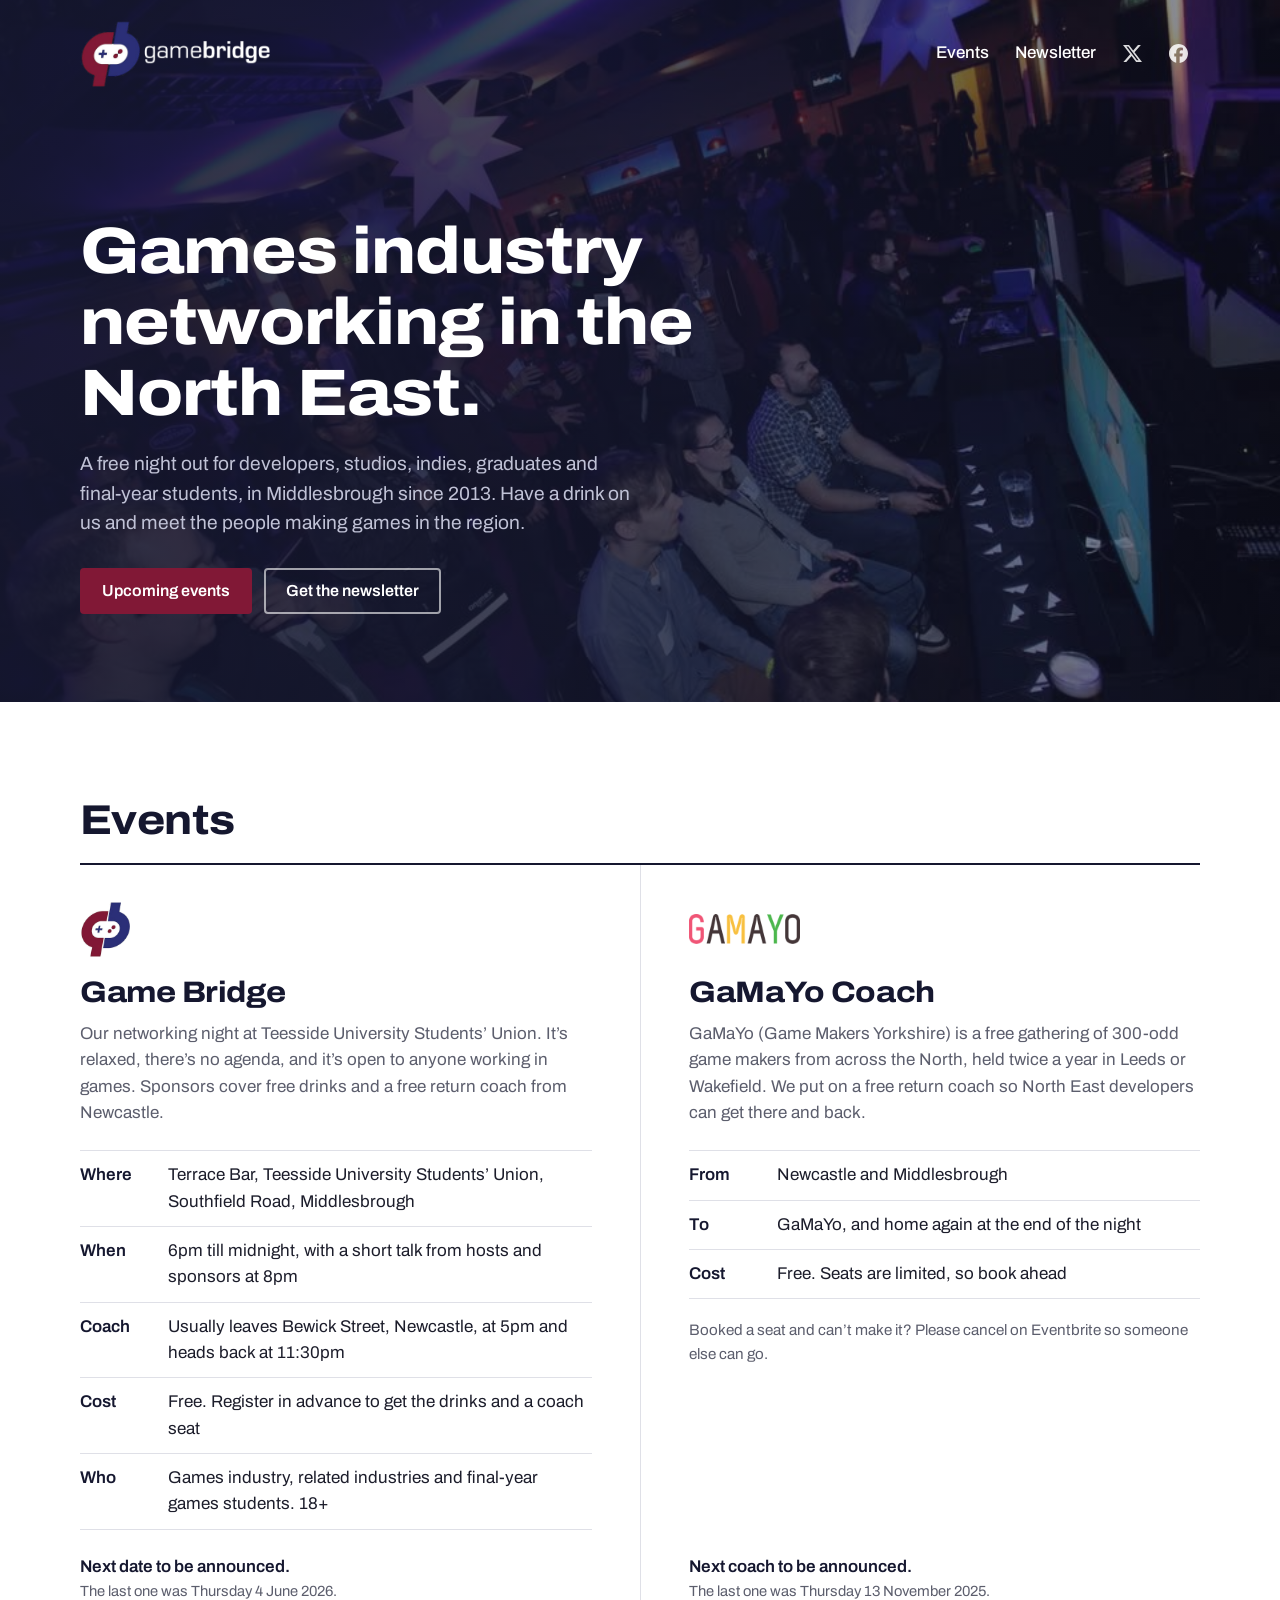
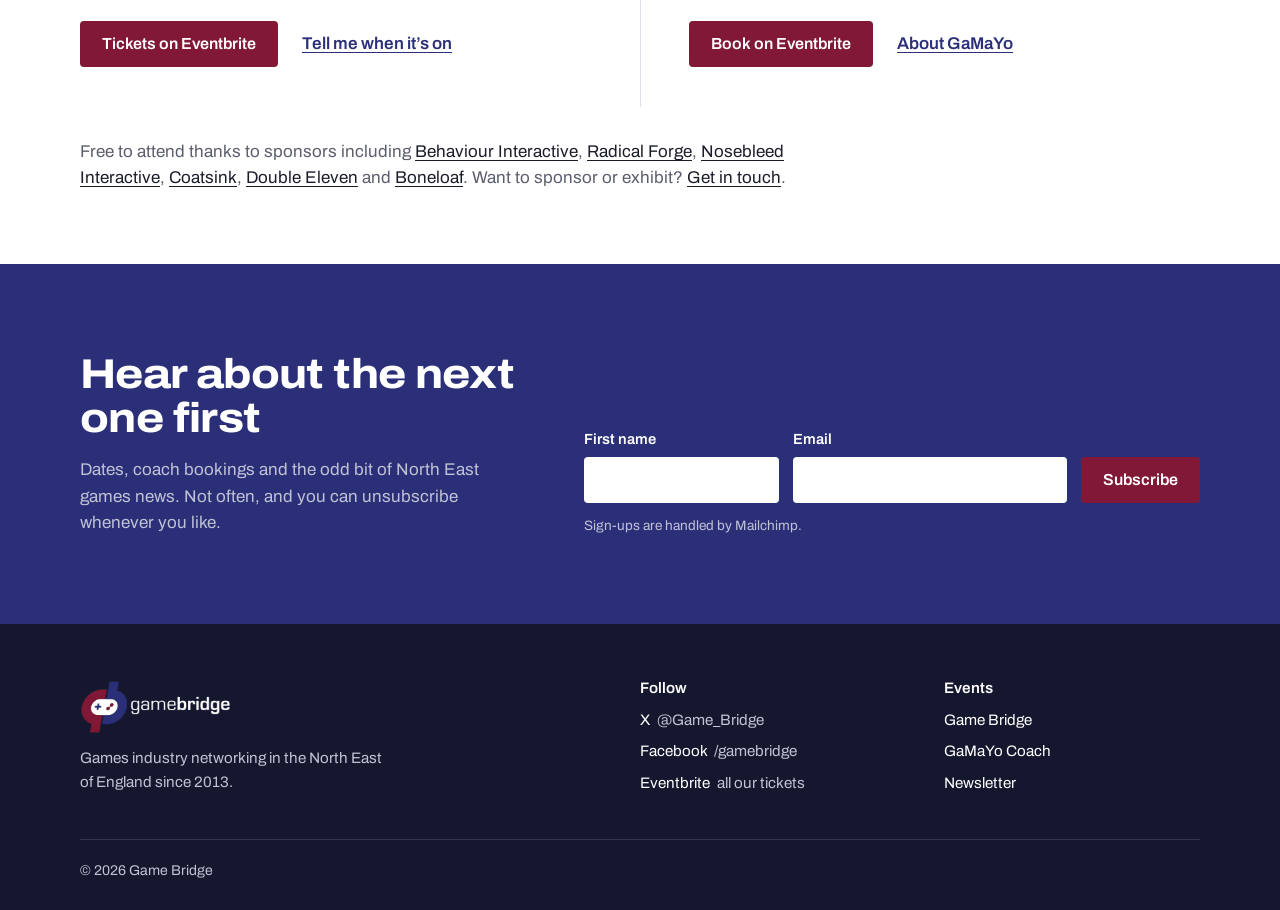
==== index.html @ 29f4d606 "Point link previews at the GitHub Pages URL" ====
<!doctype html>
<html lang="en-GB">
<head>
  <meta charset="utf-8">
  <meta name="viewport" content="width=device-width, initial-scale=1">
  <title>Game Bridge | Games industry networking in the North East</title>
  <meta name="description" content="Game Bridge is a free games industry networking night in Middlesbrough, plus a free coach to GaMaYo. Running in the North East of England since 2013.">
  <meta name="theme-color" content="#15172f">

  <meta property="og:type" content="website">
  <meta property="og:title" content="Game Bridge">
  <meta property="og:description" content="Free games industry networking in the North East of England, since 2013.">
  <meta property="og:url" content="https://olivernealdev.github.io/GameBridgeWebsite/">
  <meta property="og:image" content="https://olivernealdev.github.io/GameBridgeWebsite/assets/img/og-card.jpg">
  <meta name="twitter:card" content="summary_large_image">
  <meta name="twitter:site" content="@Game_Bridge">

  <link rel="icon" type="image/png" href="assets/img/favicon.png">
  <link rel="apple-touch-icon" href="assets/img/apple-touch-icon.png">

  <link rel="preconnect" href="https://fonts.googleapis.com">
  <link rel="preconnect" href="https://fonts.gstatic.com" crossorigin>
  <link href="https://fonts.googleapis.com/css2?family=Archivo:wdth,wght@62..125,400..800&display=swap" rel="stylesheet">
  <link rel="stylesheet" href="styles.css">

  <script type="application/ld+json">
  {
    "@context": "https://schema.org",
    "@type": "Organization",
    "name": "Game Bridge",
    "description": "Games industry networking event and community in the North East of England.",
    "foundingDate": "2013",
    "logo": "assets/img/gb-logo.png",
    "sameAs": ["https://x.com/Game_Bridge", "https://www.facebook.com/gamebridge", "https://www.eventbrite.co.uk/o/game-bridge-4494242007"]
  }
  </script>
</head>
<body>
  <a class="skip" href="#events">Skip to events</a>

  <svg width="0" height="0" style="position:absolute" aria-hidden="true">
    <symbol id="i-x" viewBox="0 0 24 24"><path fill="currentColor" d="M18.9 1.15h3.68l-8.04 9.19L24 22.85h-7.4l-5.8-7.58-6.64 7.58H.47l8.6-9.83L0 1.15h7.6l5.24 6.93zm-1.29 19.5h2.04L6.49 3.24H4.3z"/></symbol>
    <symbol id="i-fb" viewBox="0 0 24 24"><path fill="currentColor" d="M9.1 23.69v-7.98H6.63v-3.67H9.1v-1.58c0-4.09 1.85-5.98 5.86-5.98.4 0 .96.04 1.47.1.38.04.76.11 1.14.2v3.32a8.6 8.6 0 0 0-1.39-.05c-.7 0-1.26.1-1.67.31-.29.15-.52.36-.68.62-.26.42-.38 1-.38 1.75v1.3h3.92l-.67 3.67h-3.25v8.24C19.4 23.24 24 18.18 24 12.04c0-6.62-5.37-12-12-12s-12 5.38-12 12c0 5.63 3.87 10.35 9.1 11.65z"/></symbol>
  </svg>

  <header class="site-header">
    <div class="wrap header-inner">
      <a class="brand" href="#top" aria-label="Game Bridge, back to top">
        <img src="assets/img/gb-logo-white.png" alt="Game Bridge" width="900" height="316">
      </a>
      <nav class="header-nav" aria-label="Main">
        <a class="nav-link" href="#events">Events</a>
        <a class="nav-link" href="#newsletter">Newsletter</a>
        <a class="icon-link" data-social="x" href="https://x.com/Game_Bridge" aria-label="Game Bridge on X"><svg><use href="#i-x"/></svg></a>
        <a class="icon-link" data-social="facebook" href="https://www.facebook.com/gamebridge" aria-label="Game Bridge on Facebook"><svg><use href="#i-fb"/></svg></a>
      </nav>
    </div>
  </header>

  <main id="top">
    <section class="hero" aria-labelledby="hero-title">
      <img class="hero-photo" src="assets/img/game-bridge-night.jpg" alt="" width="960" height="640">
      <div class="wrap hero-inner">
        <h1 id="hero-title">Games industry networking in the North&nbsp;East.</h1>
        <p class="lede">A free night out for developers, studios, indies, graduates and final-year students, in Middlesbrough since 2013. Have a drink on us and meet the people making games in the region.</p>
        <div class="hero-actions">
          <a class="btn btn-primary" href="#events">Upcoming events</a>
          <a class="btn btn-outline-light" href="#newsletter">Get the newsletter</a>
        </div>
      </div>
    </section>

    <section class="events" id="events" aria-labelledby="events-title">
      <div class="wrap">
        <h2 id="events-title">Events</h2>

        <div class="event-grid">
          <article class="event" data-event="gameBridge">
            <img class="event-logo event-logo-gb" src="assets/img/gb-mark.png" alt="" width="288" height="320">
            <h3>Game Bridge</h3>
            <p class="event-summary">Our networking night at Teesside University Students&rsquo; Union. It&rsquo;s relaxed, there&rsquo;s no agenda, and it&rsquo;s open to anyone working in games. Sponsors cover free drinks and a free return coach from Newcastle.</p>
            <dl class="details">
              <div><dt>Where</dt><dd>Terrace Bar, Teesside University Students&rsquo; Union, Southfield Road, Middlesbrough</dd></div>
              <div><dt>When</dt><dd>6pm till midnight, with a short talk from hosts and sponsors at 8pm</dd></div>
              <div><dt>Coach</dt><dd>Usually leaves Bewick Street, Newcastle, at 5pm and heads back at 11:30pm</dd></div>
              <div><dt>Cost</dt><dd>Free. Register in advance to get the drinks and a coach seat</dd></div>
              <div><dt>Who</dt><dd>Games industry, related industries and final-year games students. 18+</dd></div>
            </dl>
            <p class="event-status" data-status>Next date to be announced.</p>
            <div class="event-actions">
              <a class="btn btn-primary" data-tickets href="https://www.eventbrite.co.uk/o/game-bridge-4494242007"><span data-tickets-label>Tickets on Eventbrite</span></a>
              <a class="text-link" href="#newsletter">Tell me when it&rsquo;s on</a>
            </div>
          </article>

          <article class="event" data-event="gamayoCoach">
            <img class="event-logo event-logo-gamayo" src="assets/img/gamayo-logo.png" alt="" width="296" height="80">
            <h3>GaMaYo Coach</h3>
            <p class="event-summary">GaMaYo (Game Makers Yorkshire) is a free gathering of 300-odd game makers from across the North, held twice a year in Leeds or Wakefield. We put on a free return coach so North East developers can get there and back.</p>
            <dl class="details">
              <div><dt>From</dt><dd>Newcastle and Middlesbrough</dd></div>
              <div><dt>To</dt><dd>GaMaYo, and home again at the end of the night</dd></div>
              <div><dt>Cost</dt><dd>Free. Seats are limited, so book ahead</dd></div>
            </dl>
            <p class="event-aside">Booked a seat and can&rsquo;t make it? Please cancel on Eventbrite so someone else can go.</p>
            <p class="event-status" data-status>Next coach to be announced.</p>
            <div class="event-actions">
              <a class="btn btn-primary" data-tickets href="https://www.eventbrite.co.uk/o/game-bridge-4494242007"><span data-tickets-label>Book on Eventbrite</span></a>
              <a class="text-link" href="https://gamayo.co.uk/" rel="noopener">About GaMaYo</a>
            </div>
          </article>
        </div>

        <p class="sponsors" data-sponsors-wrap>
          Free to attend thanks to sponsors including <span data-sponsors></span>.
          Want to sponsor or exhibit? <a data-contact href="https://www.facebook.com/gamebridge">Get in touch</a>.
        </p>
      </div>
    </section>

    <section class="newsletter" id="newsletter" aria-labelledby="newsletter-title">
      <div class="wrap newsletter-inner">
        <div class="newsletter-copy">
          <h2 id="newsletter-title">Hear about the next one first</h2>
          <p>Dates, coach bookings and the odd bit of North East games news. Not often, and you can unsubscribe whenever you like.</p>
        </div>
        <form class="signup" data-signup novalidate>
          <div class="signup-row">
            <div class="field field-name">
              <label for="fname">First name</label>
              <input id="fname" name="FNAME" type="text" autocomplete="given-name">
            </div>
            <div class="field field-email">
              <label for="email">Email</label>
              <input id="email" name="EMAIL" type="email" autocomplete="email" required aria-describedby="email-error">
            </div>
            <button class="btn btn-primary" type="submit">Subscribe</button>
          </div>
          <p class="field-error" id="email-error" hidden></p>
          <!-- Mailchimp bot trap: real people never fill this in -->
          <div class="hp" aria-hidden="true"><input type="text" name="hp" tabindex="-1" autocomplete="off"></div>
          <p class="form-message" data-form-message role="status" hidden></p>
          <p class="fine-print">Sign-ups are handled by Mailchimp.</p>
        </form>
      </div>
    </section>
  </main>

  <footer class="site-footer">
    <div class="wrap footer-inner">
      <div class="footer-about">
        <img class="footer-logo" src="assets/img/gb-logo-white.png" alt="Game Bridge" width="900" height="316" loading="lazy">
        <p>Games industry networking in the North East of England since 2013.</p>
      </div>
      <nav class="footer-col" aria-label="Follow Game Bridge">
        <h2>Follow</h2>
        <ul>
          <li><a data-social="x" href="https://x.com/Game_Bridge">X <span>@Game_Bridge</span></a></li>
          <li><a data-social="facebook" href="https://www.facebook.com/gamebridge">Facebook <span>/gamebridge</span></a></li>
          <li><a data-social="eventbrite" href="https://www.eventbrite.co.uk/o/game-bridge-4494242007">Eventbrite <span>all our tickets</span></a></li>
        </ul>
      </nav>
      <nav class="footer-col" aria-label="Events">
        <h2>Events</h2>
        <ul>
          <li><a href="#events">Game Bridge</a></li>
          <li><a href="#events">GaMaYo Coach</a></li>
          <li><a href="#newsletter">Newsletter</a></li>
        </ul>
      </nav>
    </div>
    <div class="wrap">
      <p class="copyright">&copy; <span data-year>2026</span> Game Bridge</p>
    </div>
  </footer>

  <script src="site-config.js"></script>
  <script src="script.js"></script>
</body>
</html>
---- styles.css ----
/* Game Bridge. Every colour and size decision is a custom property here. */
:root {
  /* Brand, sampled from the Game Bridge mark */
  --navy: #2b2f78;
  --berry: #811836;

  --ink: #15172f;
  --berry-dark: #66112a;
  --bg: #ffffff;
  --bg-alt: #f4f4f7;
  --text: #1c1d2b;
  --muted: #5c5e6d;
  --line: #dfe0e7;
  --on-dark: #ffffff;
  --on-dark-muted: #c0c2d6;

  --font: "Archivo", "Helvetica Neue", Arial, sans-serif;
  --display-width: 112%;     /* Archivo's width axis: headings set a touch wide */

  --wrap: 1120px;
  --gutter: 16px;
  --radius: 4px;
}

@media (min-width: 720px) {
  :root { --gutter: 32px; }
}

*, *::before, *::after { box-sizing: border-box; }

html { -webkit-text-size-adjust: 100%; }
@media (prefers-reduced-motion: no-preference) {
  html { scroll-behavior: smooth; }
}

body {
  margin: 0;
  background: var(--bg);
  color: var(--text);
  font-family: var(--font);
  font-size: 1.0625rem;
  line-height: 1.55;
  -webkit-font-smoothing: antialiased;
}

img { max-width: 100%; height: auto; display: block; }
svg { width: 1em; height: 1em; flex: none; }
a { color: inherit; }

h1, h2, h3 {
  font-stretch: var(--display-width);
  font-weight: 750;
  line-height: 1.08;
  letter-spacing: -0.015em;
  margin: 0;
}

.wrap {
  width: 100%;
  max-width: calc(var(--wrap) + var(--gutter) * 2);
  margin: 0 auto;
  padding: 0 var(--gutter);
}

.skip {
  position: absolute;
  left: 8px;
  top: -100px;
  z-index: 10;
  background: var(--bg);
  color: var(--text);
  padding: 10px 14px;
}
.skip:focus { top: 8px; }

:focus-visible {
  outline: 2px solid currentColor;
  outline-offset: 3px;
}

/* ---------- Buttons and links ---------- */

.btn {
  display: inline-flex;
  align-items: center;
  justify-content: center;
  min-height: 46px;
  padding: 0 20px;
  border: 2px solid transparent;
  border-radius: var(--radius);
  font: 600 1rem/1 var(--font);
  text-decoration: none;
  cursor: pointer;
  transition: background-color 0.15s, border-color 0.15s, color 0.15s;
}

.btn-primary { background: var(--berry); color: #fff; }
.btn-primary:hover { background: var(--berry-dark); }

.btn-outline-light { color: var(--on-dark); border-color: rgb(255 255 255 / 60%); }
.btn-outline-light:hover { border-color: #fff; background: rgb(255 255 255 / 10%); }

.text-link {
  font-weight: 600;
  color: var(--navy);
  text-underline-offset: 3px;
  text-decoration-thickness: 1px;
}
.text-link:hover { text-decoration-thickness: 2px; }

/* ---------- Header ---------- */

.site-header {
  position: absolute;
  inset: 0 0 auto;
  z-index: 5;
  padding: 20px 0;
}
.header-inner {
  display: flex;
  align-items: center;
  justify-content: space-between;
  gap: 16px;
}
.brand img { width: 160px; }
@media (min-width: 720px) { .brand img { width: 190px; } }

.header-nav { display: flex; align-items: center; gap: 2px; }
.nav-link {
  display: none;
  color: var(--on-dark);
  text-decoration: none;
  font-weight: 500;
  padding: 10px 12px;
}
.nav-link:hover { text-decoration: underline; text-underline-offset: 4px; }
@media (min-width: 640px) { .nav-link { display: inline-block; } }

.icon-link {
  display: grid;
  place-items: center;
  width: 44px;
  height: 44px;
  color: var(--on-dark);
  opacity: 0.85;
}
.icon-link:hover { opacity: 1; }
.icon-link svg { width: 19px; height: 19px; }

/* ---------- Hero ---------- */

.hero {
  position: relative;
  isolation: isolate;
  background: var(--ink);
  color: var(--on-dark);
  padding: 132px 0 56px;
}
@media (min-width: 720px) {
  .hero { padding: 180px 0 88px; min-height: min(78vh, 760px); display: flex; align-items: flex-end; }
}

.hero-photo {
  position: absolute;
  inset: 0;
  z-index: -2;
  width: 100%;
  height: 100%;
  object-fit: cover;
  object-position: 60% 45%;
}
.hero::before {
  content: "";
  position: absolute;
  inset: 0;
  z-index: -1;
  background: linear-gradient(90deg, rgb(21 23 47 / 92%) 0%, rgb(21 23 47 / 78%) 50%, rgb(21 23 47 / 45%) 100%);
}
@media (max-width: 719px) {
  .hero::before { background: rgb(21 23 47 / 84%); }
}

.hero h1 {
  font-size: clamp(2.25rem, 6.2vw, 4.1rem);
  font-weight: 800;
  max-width: 15ch;
}

.lede {
  max-width: 50ch;
  margin: 20px 0 0;
  font-size: clamp(1.06rem, 1.5vw, 1.2rem);
  color: var(--on-dark-muted);
}

.hero-actions {
  display: flex;
  flex-wrap: wrap;
  gap: 12px;
  margin-top: 30px;
}

/* ---------- Events ---------- */

.events { padding: 64px 0 56px; }
@media (min-width: 720px) { .events { padding: 96px 0 72px; } }

.events > .wrap > h2 {
  font-size: clamp(1.9rem, 4vw, 2.6rem);
  color: var(--ink);
  padding-bottom: 20px;
  border-bottom: 2px solid var(--ink);
}

.event-grid { display: grid; }
@media (min-width: 880px) {
  .event-grid { grid-template-columns: 1fr 1fr; }
  .event + .event { border-left: 1px solid var(--line); }
  .event:first-child { padding-right: 48px; }
  .event + .event { padding-left: 48px; }
}

.event {
  display: flex;
  flex-direction: column;
  padding: 36px 0 40px;
}
@media (max-width: 879px) {
  .event + .event { border-top: 1px solid var(--line); }
}

.event-logo { align-self: flex-start; margin-bottom: 20px; }
.event-logo-gb { height: 56px; width: auto; }
.event-logo-gamayo { height: 30px; width: auto; margin: 13px 0 33px; }

.event h3 { font-size: 1.85rem; color: var(--ink); margin-bottom: 12px; }
.event-summary { margin: 0 0 24px; color: var(--muted); max-width: 52ch; }

.details { margin: 0 0 20px; border-top: 1px solid var(--line); }
.details div {
  display: grid;
  grid-template-columns: 76px 1fr;
  gap: 12px;
  padding: 11px 0;
  border-bottom: 1px solid var(--line);
}
.details dt { font-weight: 600; color: var(--ink); }
.details dd { margin: 0; }

.event-aside { margin: 0 0 20px; font-size: 0.95rem; color: var(--muted); }

.event-status {
  margin: auto 0 0;
  padding-top: 4px;
  font-weight: 600;
  color: var(--ink);
}
.event-status .when { color: var(--berry); }
.event-status small {
  display: block;
  font-size: 0.92rem;
  font-weight: 400;
  color: var(--muted);
}

.event-actions {
  display: flex;
  flex-wrap: wrap;
  align-items: center;
  gap: 12px 24px;
  margin-top: 18px;
}

.sponsors {
  margin: 8px 0 0;
  padding-top: 24px;
  color: var(--muted);
  max-width: 78ch;
}
.sponsors a { color: var(--text); text-underline-offset: 3px; }

/* ---------- Newsletter ---------- */

.newsletter {
  background: var(--navy);
  color: var(--on-dark);
  padding: 64px 0;
}
@media (min-width: 720px) { .newsletter { padding: 88px 0; } }

.newsletter-inner { display: grid; gap: 28px; }
@media (min-width: 960px) {
  .newsletter-inner { grid-template-columns: 5fr 7fr; gap: 64px; align-items: end; }
}

.newsletter h2 { font-size: clamp(1.9rem, 4vw, 2.6rem); max-width: 16ch; }
.newsletter-copy p { color: var(--on-dark-muted); max-width: 44ch; margin: 16px 0 0; }

.signup-row {
  display: grid;
  gap: 14px;
  align-items: end;
}
@media (min-width: 600px) {
  .signup-row { grid-template-columns: 1fr 1.4fr auto; }
}

.field label {
  display: block;
  margin-bottom: 6px;
  font-weight: 600;
  font-size: 0.92rem;
}
.field input {
  width: 100%;
  min-height: 46px;
  padding: 0 14px;
  border: 2px solid transparent;
  border-radius: var(--radius);
  background: #fff;
  color: var(--text);
  font: 400 1rem var(--font);
}
.field input:focus { outline: 2px solid #fff; outline-offset: 2px; }
.field input[aria-invalid="true"] { border-color: #ff9db4; }

.field-error {
  margin: 10px 0 0;
  font-weight: 600;
  color: #ffc2d0;
}

.hp { position: absolute; left: -5000px; }

.form-message {
  margin: 14px 0 0;
  padding: 12px 14px;
  border-left: 3px solid var(--on-dark-muted);
  background: rgb(0 0 0 / 15%);
}
.form-message.is-ok { border-color: #7fd6a8; }
.form-message.is-error { border-color: #ff9db4; }

.fine-print {
  margin: 12px 0 0;
  font-size: 0.85rem;
  color: var(--on-dark-muted);
}

/* ---------- Footer ---------- */

.site-footer {
  background: var(--ink);
  color: var(--on-dark-muted);
  padding: 56px 0 28px;
  font-size: 0.95rem;
}
.footer-inner {
  display: grid;
  gap: 36px;
}
@media (min-width: 720px) {
  .footer-inner { grid-template-columns: 2fr 1fr 1fr; gap: 48px; }
}
.footer-logo { width: 150px; margin-bottom: 14px; }
.footer-about p { margin: 0; max-width: 34ch; }

.footer-col h2 {
  font-size: 0.95rem;
  font-stretch: 100%;
  font-weight: 600;
  letter-spacing: 0;
  color: var(--on-dark);
  margin-bottom: 12px;
}
.footer-col ul { list-style: none; margin: 0; padding: 0; display: grid; gap: 8px; }
.footer-col a { color: var(--on-dark); text-decoration: none; }
.footer-col a:hover { text-decoration: underline; text-underline-offset: 3px; }
.footer-col a span { color: var(--on-dark-muted); margin-left: 4px; }

.copyright {
  margin: 44px 0 0;
  padding-top: 20px;
  border-top: 1px solid rgb(255 255 255 / 12%);
  font-size: 0.88rem;
}
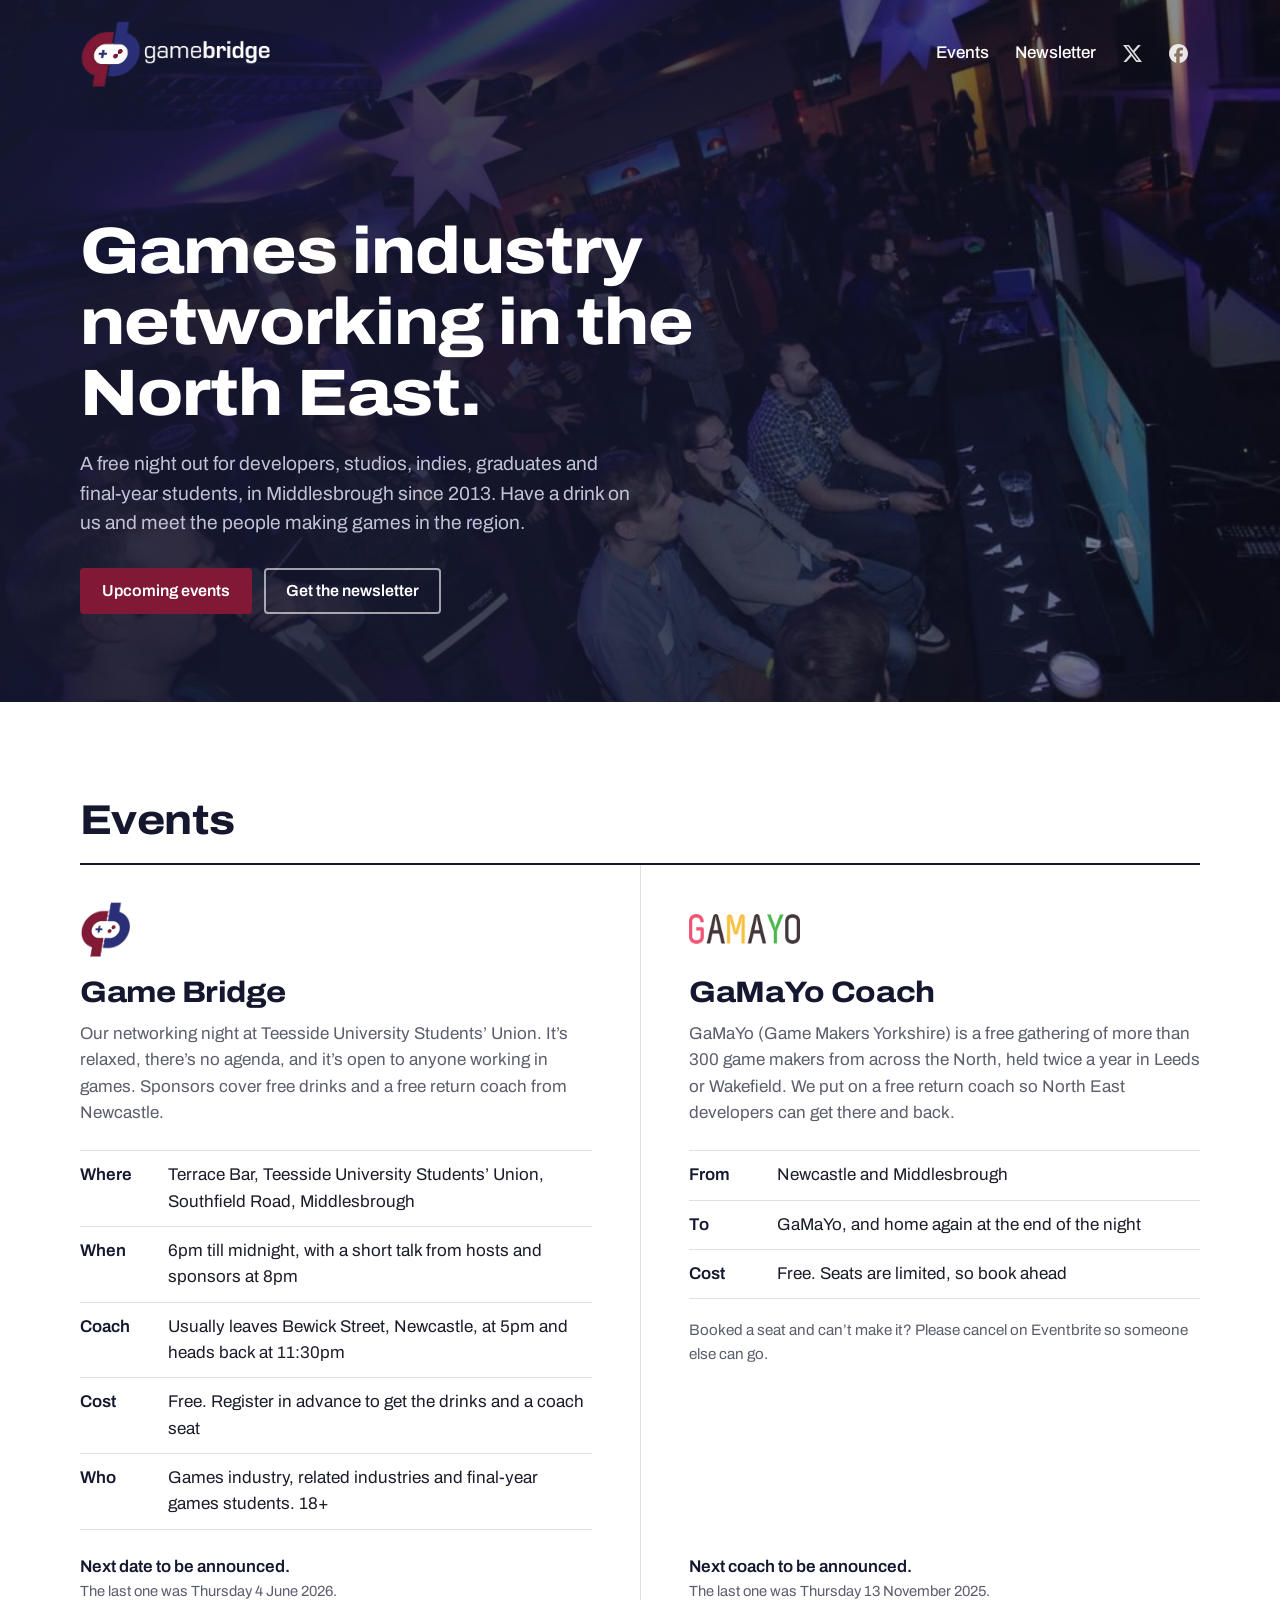
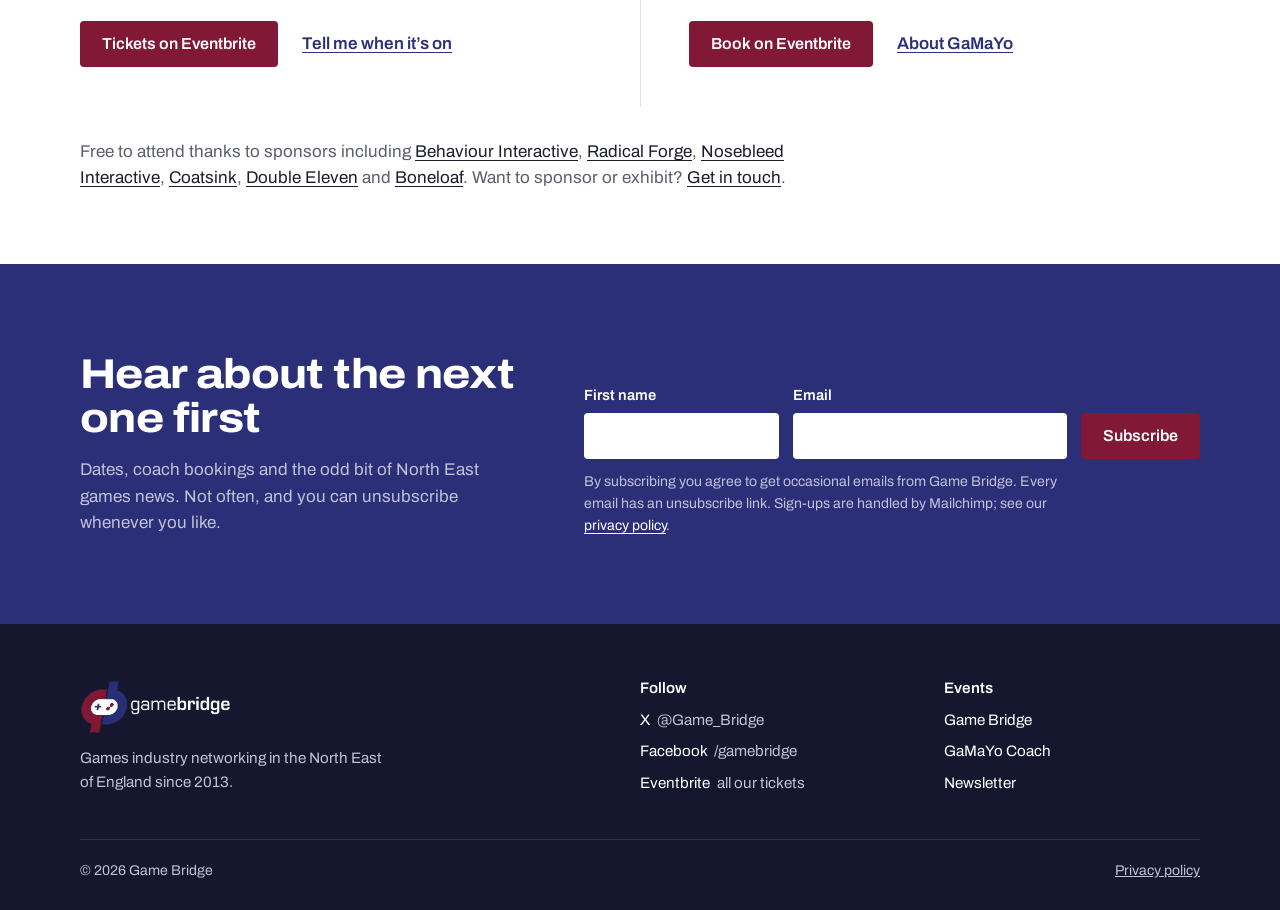
==== commit 9af6da32: "Get the site ready for launch - Add a privacy policy covering the newsletter, Eventbrite bookings an" ====
--- a/index.html
+++ b/index.html
@@ -3,24 +3,31 @@
 <head>
   <meta charset="utf-8">
   <meta name="viewport" content="width=device-width, initial-scale=1">
+  <meta http-equiv="Content-Security-Policy" content="default-src 'self'; script-src 'self' https://*.list-manage.com; style-src 'self'; img-src 'self' data:; font-src 'self'; connect-src 'self'; form-action 'self' https://*.list-manage.com; base-uri 'self'; object-src 'none'; frame-src 'none'; upgrade-insecure-requests">
+  <meta name="referrer" content="strict-origin-when-cross-origin">
   <title>Game Bridge | Games industry networking in the North East</title>
   <meta name="description" content="Game Bridge is a free games industry networking night in Middlesbrough, plus a free coach to GaMaYo. Running in the North East of England since 2013.">
+  <link rel="canonical" href="https://olivernealdev.github.io/GameBridgeWebsite/">
   <meta name="theme-color" content="#15172f">
+  <meta name="color-scheme" content="light">
 
   <meta property="og:type" content="website">
+  <meta property="og:site_name" content="Game Bridge">
+  <meta property="og:locale" content="en_GB">
   <meta property="og:title" content="Game Bridge">
   <meta property="og:description" content="Free games industry networking in the North East of England, since 2013.">
   <meta property="og:url" content="https://olivernealdev.github.io/GameBridgeWebsite/">
   <meta property="og:image" content="https://olivernealdev.github.io/GameBridgeWebsite/assets/img/og-card.jpg">
+  <meta property="og:image:width" content="1200">
+  <meta property="og:image:height" content="630">
+  <meta property="og:image:alt" content="The Game Bridge logo over a photo of a busy Game Bridge night">
   <meta name="twitter:card" content="summary_large_image">
   <meta name="twitter:site" content="@Game_Bridge">
 
-  <link rel="icon" type="image/png" href="assets/img/favicon.png">
+  <link rel="icon" type="image/png" sizes="64x64" href="assets/img/favicon.png">
   <link rel="apple-touch-icon" href="assets/img/apple-touch-icon.png">
 
-  <link rel="preconnect" href="https://fonts.googleapis.com">
-  <link rel="preconnect" href="https://fonts.gstatic.com" crossorigin>
-  <link href="https://fonts.googleapis.com/css2?family=Archivo:wdth,wght@62..125,400..800&display=swap" rel="stylesheet">
+  <link rel="preload" href="assets/fonts/archivo-latin.woff2" as="font" type="font/woff2" crossorigin>
   <link rel="stylesheet" href="styles.css">
 
   <script type="application/ld+json">
@@ -28,9 +35,10 @@
     "@context": "https://schema.org",
     "@type": "Organization",
     "name": "Game Bridge",
+    "url": "https://olivernealdev.github.io/GameBridgeWebsite/",
     "description": "Games industry networking event and community in the North East of England.",
     "foundingDate": "2013",
-    "logo": "assets/img/gb-logo.png",
+    "logo": "https://olivernealdev.github.io/GameBridgeWebsite/assets/img/gb-logo.png",
     "sameAs": ["https://x.com/Game_Bridge", "https://www.facebook.com/gamebridge", "https://www.eventbrite.co.uk/o/game-bridge-4494242007"]
   }
   </script>
@@ -38,7 +46,7 @@
 <body>
   <a class="skip" href="#events">Skip to events</a>
 
-  <svg width="0" height="0" style="position:absolute" aria-hidden="true">
+  <svg class="sprite" aria-hidden="true">
     <symbol id="i-x" viewBox="0 0 24 24"><path fill="currentColor" d="M18.9 1.15h3.68l-8.04 9.19L24 22.85h-7.4l-5.8-7.58-6.64 7.58H.47l8.6-9.83L0 1.15h7.6l5.24 6.93zm-1.29 19.5h2.04L6.49 3.24H4.3z"/></symbol>
     <symbol id="i-fb" viewBox="0 0 24 24"><path fill="currentColor" d="M9.1 23.69v-7.98H6.63v-3.67H9.1v-1.58c0-4.09 1.85-5.98 5.86-5.98.4 0 .96.04 1.47.1.38.04.76.11 1.14.2v3.32a8.6 8.6 0 0 0-1.39-.05c-.7 0-1.26.1-1.67.31-.29.15-.52.36-.68.62-.26.42-.38 1-.38 1.75v1.3h3.92l-.67 3.67h-3.25v8.24C19.4 23.24 24 18.18 24 12.04c0-6.62-5.37-12-12-12s-12 5.38-12 12c0 5.63 3.87 10.35 9.1 11.65z"/></symbol>
   </svg>
@@ -46,7 +54,7 @@
   <header class="site-header">
     <div class="wrap header-inner">
       <a class="brand" href="#top" aria-label="Game Bridge, back to top">
-        <img src="assets/img/gb-logo-white.png" alt="Game Bridge" width="900" height="316">
+        <img src="assets/img/gb-logo-white.png" alt="Game Bridge" width="480" height="169">
       </a>
       <nav class="header-nav" aria-label="Main">
         <a class="nav-link" href="#events">Events</a>
@@ -59,7 +67,7 @@
 
   <main id="top">
     <section class="hero" aria-labelledby="hero-title">
-      <img class="hero-photo" src="assets/img/game-bridge-night.jpg" alt="" width="960" height="640">
+      <img class="hero-photo" src="assets/img/game-bridge-night.jpg" alt="" width="960" height="640" fetchpriority="high">
       <div class="wrap hero-inner">
         <h1 id="hero-title">Games industry networking in the North&nbsp;East.</h1>
         <p class="lede">A free night out for developers, studios, indies, graduates and final-year students, in Middlesbrough since 2013. Have a drink on us and meet the people making games in the region.</p>
@@ -76,7 +84,7 @@
 
         <div class="event-grid">
           <article class="event" data-event="gameBridge">
-            <img class="event-logo event-logo-gb" src="assets/img/gb-mark.png" alt="" width="288" height="320">
+            <img class="event-logo event-logo-gb" src="assets/img/gb-mark.png" alt="" width="115" height="128">
             <h3>Game Bridge</h3>
             <p class="event-summary">Our networking night at Teesside University Students&rsquo; Union. It&rsquo;s relaxed, there&rsquo;s no agenda, and it&rsquo;s open to anyone working in games. Sponsors cover free drinks and a free return coach from Newcastle.</p>
             <dl class="details">
@@ -96,7 +104,7 @@
           <article class="event" data-event="gamayoCoach">
             <img class="event-logo event-logo-gamayo" src="assets/img/gamayo-logo.png" alt="" width="296" height="80">
             <h3>GaMaYo Coach</h3>
-            <p class="event-summary">GaMaYo (Game Makers Yorkshire) is a free gathering of 300-odd game makers from across the North, held twice a year in Leeds or Wakefield. We put on a free return coach so North East developers can get there and back.</p>
+            <p class="event-summary">GaMaYo (Game Makers Yorkshire) is a free gathering of more than 300 game makers from across the North, held twice a year in Leeds or Wakefield. We put on a free return coach so North East developers can get there and back.</p>
             <dl class="details">
               <div><dt>From</dt><dd>Newcastle and Middlesbrough</dd></div>
               <div><dt>To</dt><dd>GaMaYo, and home again at the end of the night</dd></div>
@@ -113,7 +121,7 @@
 
         <p class="sponsors" data-sponsors-wrap>
           Free to attend thanks to sponsors including <span data-sponsors></span>.
-          Want to sponsor or exhibit? <a data-contact href="https://www.facebook.com/gamebridge">Get in touch</a>.
+          Want to sponsor or exhibit? <a data-contact="sponsor" href="https://www.facebook.com/gamebridge">Get in touch</a>.
         </p>
       </div>
     </section>
@@ -140,7 +148,7 @@
           <!-- Mailchimp bot trap: real people never fill this in -->
           <div class="hp" aria-hidden="true"><input type="text" name="hp" tabindex="-1" autocomplete="off"></div>
           <p class="form-message" data-form-message role="status" hidden></p>
-          <p class="fine-print">Sign-ups are handled by Mailchimp.</p>
+          <p class="consent">By subscribing you agree to get occasional emails from Game Bridge. Every email has an unsubscribe link. Sign-ups are handled by Mailchimp; see our <a href="privacy.html">privacy policy</a>.</p>
         </form>
       </div>
     </section>
@@ -149,7 +157,7 @@
   <footer class="site-footer">
     <div class="wrap footer-inner">
       <div class="footer-about">
-        <img class="footer-logo" src="assets/img/gb-logo-white.png" alt="Game Bridge" width="900" height="316" loading="lazy">
+        <img class="footer-logo" src="assets/img/gb-logo-white.png" alt="Game Bridge" width="480" height="169" loading="lazy">
         <p>Games industry networking in the North East of England since 2013.</p>
       </div>
       <nav class="footer-col" aria-label="Follow Game Bridge">
@@ -169,9 +177,10 @@
         </ul>
       </nav>
     </div>
-    <div class="wrap">
-      <p class="copyright">&copy; <span data-year>2026</span> Game Bridge</p>
-    </div>
+    <div class="wrap"><div class="footer-legal">
+      <p>&copy; <span data-year>2026</span> Game Bridge</p>
+      <p><a href="privacy.html">Privacy policy</a></p>
+    </div></div>
   </footer>
 
   <script src="site-config.js"></script>
--- a/styles.css
+++ b/styles.css
@@ -1,4 +1,25 @@
 /* Game Bridge. Every colour and size decision is a custom property here. */
+
+/* Archivo, self-hosted so no visitor data goes to Google. SIL Open Font License: assets/fonts/OFL.txt */
+@font-face {
+  font-family: "Archivo";
+  font-style: normal;
+  font-weight: 400 800;
+  font-stretch: 62% 125%;
+  font-display: swap;
+  src: url("assets/fonts/archivo-latin.woff2") format("woff2");
+  unicode-range: U+0000-00FF, U+0131, U+0152-0153, U+02BB-02BC, U+02C6, U+02DA, U+02DC, U+0304, U+0308, U+0329, U+2000-206F, U+20AC, U+2122, U+2191, U+2193, U+2212, U+2215, U+FEFF, U+FFFD;
+}
+@font-face {
+  font-family: "Archivo";
+  font-style: normal;
+  font-weight: 400 800;
+  font-stretch: 62% 125%;
+  font-display: swap;
+  src: url("assets/fonts/archivo-latin-ext.woff2") format("woff2");
+  unicode-range: U+0100-02BA, U+02BD-02C5, U+02C7-02CC, U+02CE-02D7, U+02DD-02FF, U+0304, U+0308, U+0329, U+1D00-1DBF, U+1E00-1E9F, U+1EF2-1EFF, U+2020, U+20A0-20AB, U+20AD-20C4, U+2113, U+2C60-2C7F, U+A720-A7FF;
+}
+
 :root {
   /* Brand, sampled from the Game Bridge mark */
   --navy: #2b2f78;
@@ -73,10 +94,17 @@
 }
 .skip:focus { top: 8px; }
 
+.sprite { position: absolute; width: 0; height: 0; overflow: hidden; }
+
+/* Navy focus ring on light sections, white on dark ones. */
 :focus-visible {
-  outline: 2px solid currentColor;
+  outline: 2px solid var(--navy);
   outline-offset: 3px;
 }
+.site-header :focus-visible,
+.hero :focus-visible,
+.newsletter :focus-visible,
+.site-footer :focus-visible { outline-color: #fff; }
 
 /* ---------- Buttons and links ---------- */
 
@@ -341,11 +369,6 @@
 .form-message.is-ok { border-color: #7fd6a8; }
 .form-message.is-error { border-color: #ff9db4; }
 
-.fine-print {
-  margin: 12px 0 0;
-  font-size: 0.85rem;
-  color: var(--on-dark-muted);
-}
 
 /* ---------- Footer ---------- */
 
@@ -378,9 +401,52 @@
 .footer-col a:hover { text-decoration: underline; text-underline-offset: 3px; }
 .footer-col a span { color: var(--on-dark-muted); margin-left: 4px; }
 
-.copyright {
-  margin: 44px 0 0;
+.footer-legal {
+  display: flex;
+  flex-wrap: wrap;
+  justify-content: space-between;
+  gap: 8px 24px;
+  margin-top: 44px;
   padding-top: 20px;
   border-top: 1px solid rgb(255 255 255 / 12%);
   font-size: 0.88rem;
 }
+.footer-legal p { margin: 0; }
+.footer-legal a { color: var(--on-dark-muted); }
+.footer-legal a:hover { color: var(--on-dark); }
+
+/* ---------- Newsletter consent ---------- */
+
+.consent {
+  margin: 12px 0 0;
+  font-size: 0.88rem;
+  color: var(--on-dark-muted);
+  max-width: 60ch;
+}
+.consent a { color: var(--on-dark); text-underline-offset: 3px; }
+
+/* ---------- Inner pages (privacy, 404) ---------- */
+
+.page .site-header {
+  position: static;
+  background: var(--ink);
+}
+
+.page-main { padding: 56px 0 80px; }
+@media (min-width: 720px) { .page-main { padding: 80px 0 104px; } }
+
+.prose { max-width: 68ch; }
+.prose h1 { font-size: clamp(2.1rem, 5vw, 3rem); color: var(--ink); margin-bottom: 12px; }
+.prose h2 { font-size: 1.35rem; color: var(--ink); margin: 40px 0 10px; }
+.prose p, .prose ul { margin: 0 0 14px; }
+.prose ul { padding-left: 1.2em; }
+.prose li { margin-bottom: 6px; }
+.prose a { color: var(--navy); text-underline-offset: 3px; }
+.prose .updated { color: var(--muted); margin-bottom: 32px; }
+
+.not-found { padding: 96px 0 120px; }
+.not-found h1 { font-size: clamp(2.4rem, 6vw, 3.6rem); color: var(--ink); margin-bottom: 14px; }
+.not-found p { color: var(--muted); max-width: 46ch; margin: 0 0 28px; }
+
+.page .site-footer { padding: 28px 0; }
+.page .footer-legal { margin-top: 0; padding-top: 0; border-top: 0; }
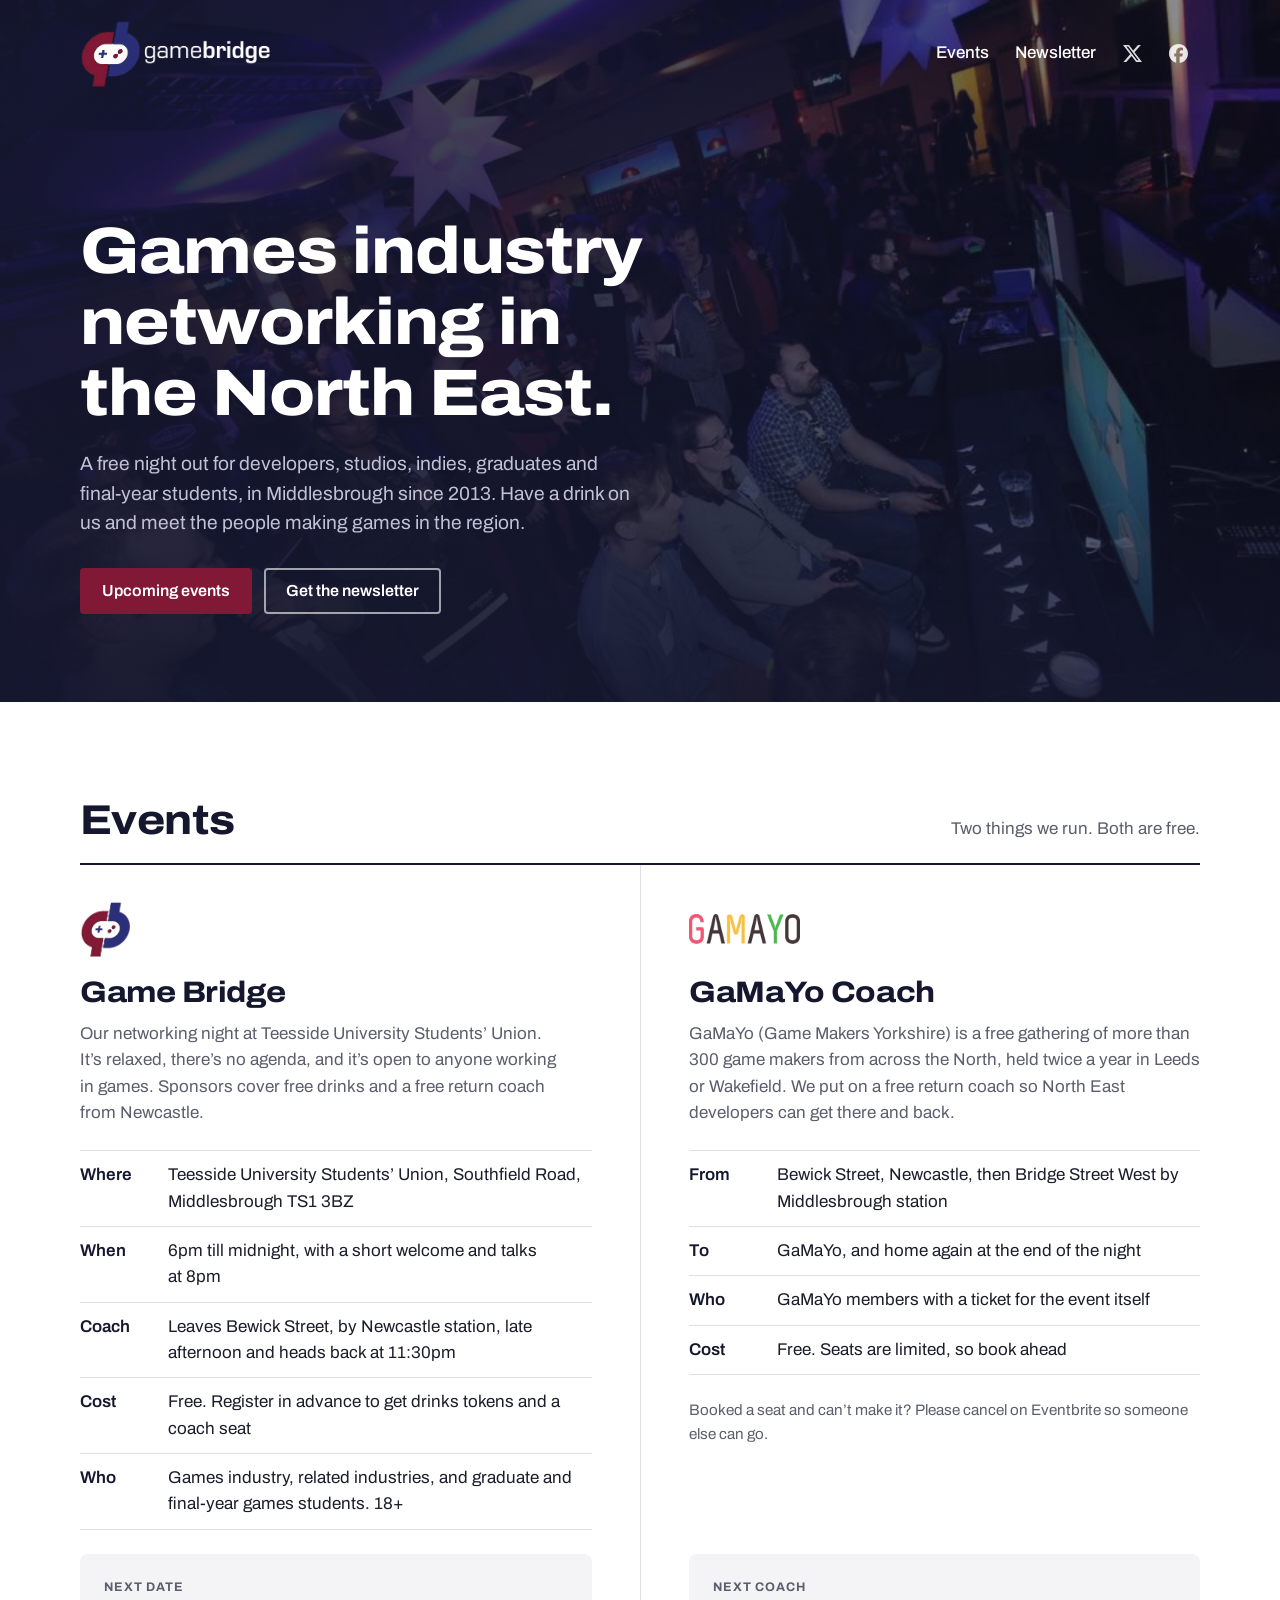
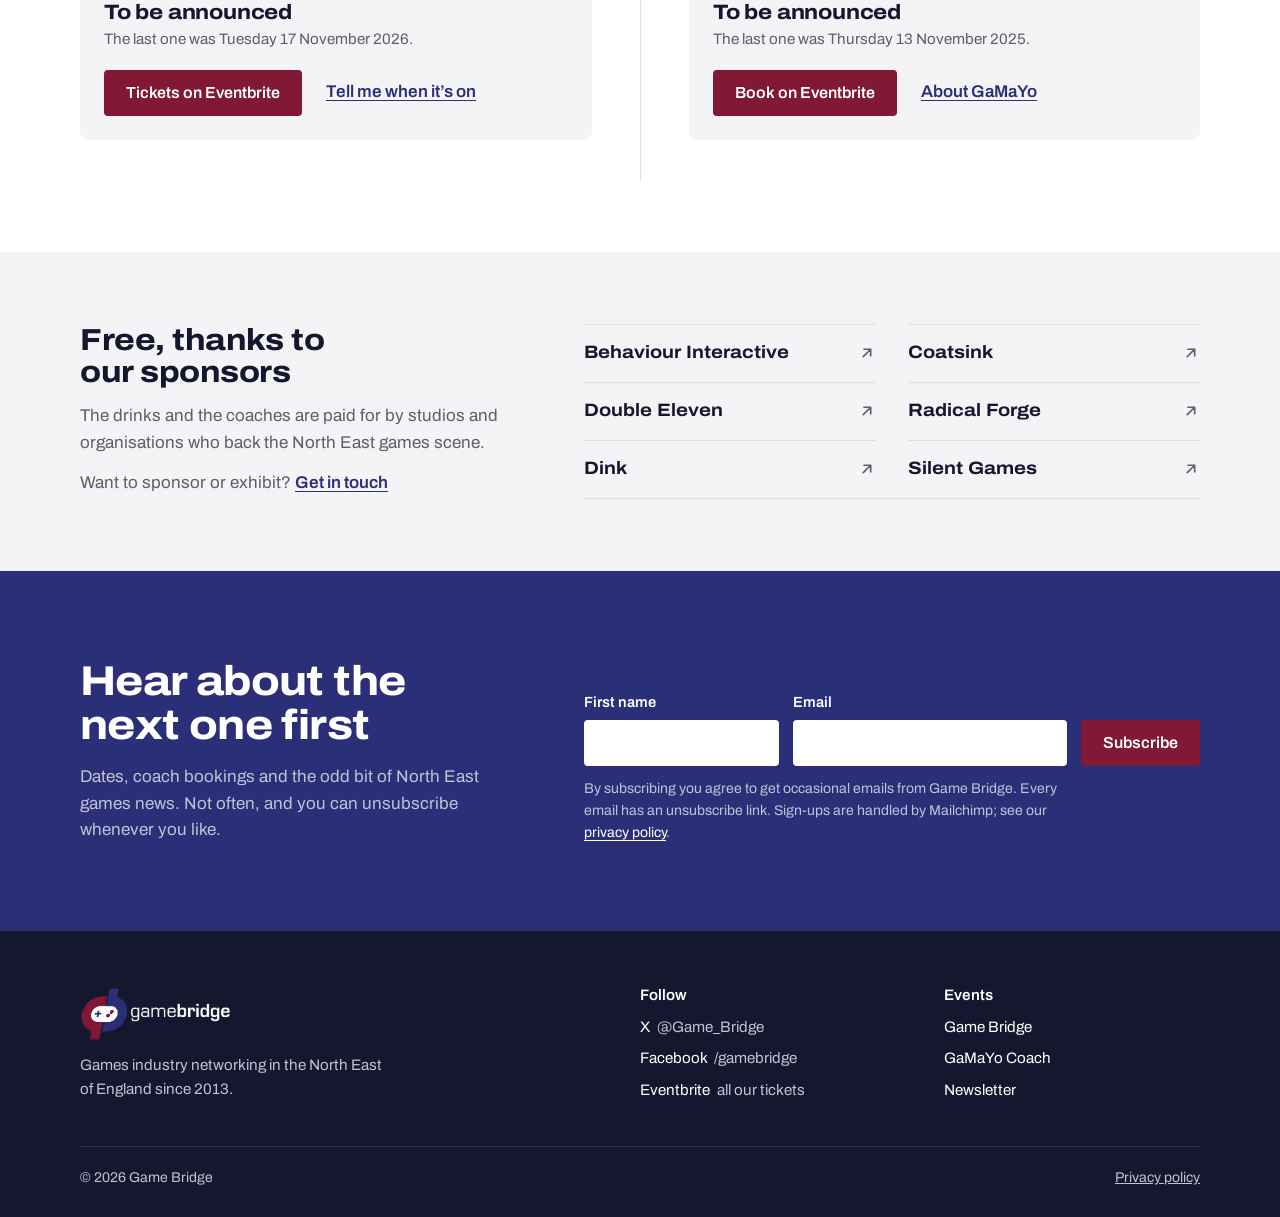
==== commit ecc25856: "Polish the page, update sponsors, add the November event Sponsors get their own band: Nosebleed and " ====
--- a/index.html
+++ b/index.html
@@ -49,6 +49,8 @@
   <svg class="sprite" aria-hidden="true">
     <symbol id="i-x" viewBox="0 0 24 24"><path fill="currentColor" d="M18.9 1.15h3.68l-8.04 9.19L24 22.85h-7.4l-5.8-7.58-6.64 7.58H.47l8.6-9.83L0 1.15h7.6l5.24 6.93zm-1.29 19.5h2.04L6.49 3.24H4.3z"/></symbol>
     <symbol id="i-fb" viewBox="0 0 24 24"><path fill="currentColor" d="M9.1 23.69v-7.98H6.63v-3.67H9.1v-1.58c0-4.09 1.85-5.98 5.86-5.98.4 0 .96.04 1.47.1.38.04.76.11 1.14.2v3.32a8.6 8.6 0 0 0-1.39-.05c-.7 0-1.26.1-1.67.31-.29.15-.52.36-.68.62-.26.42-.38 1-.38 1.75v1.3h3.92l-.67 3.67h-3.25v8.24C19.4 23.24 24 18.18 24 12.04c0-6.62-5.37-12-12-12s-12 5.38-12 12c0 5.63 3.87 10.35 9.1 11.65z"/></symbol>
+    <symbol id="i-arrow" viewBox="0 0 24 24"><path fill="none" stroke="currentColor" stroke-width="2.2" stroke-linecap="round" stroke-linejoin="round" d="M5 12h14M13 6l6 6-6 6"/></symbol>
+    <symbol id="i-out" viewBox="0 0 24 24"><path fill="none" stroke="currentColor" stroke-width="2.2" stroke-linecap="round" stroke-linejoin="round" d="M7 17 17 7M8 7h9v9"/></symbol>
   </svg>
 
   <header class="site-header">
@@ -69,6 +71,11 @@
     <section class="hero" aria-labelledby="hero-title">
       <img class="hero-photo" src="assets/img/game-bridge-night.jpg" alt="" width="960" height="640" fetchpriority="high">
       <div class="wrap hero-inner">
+        <a class="hero-next" data-hero-next href="#events" hidden>
+          <span class="hero-next-label">Next up</span>
+          <span data-hero-next-text></span>
+          <svg aria-hidden="true"><use href="#i-arrow"/></svg>
+        </a>
         <h1 id="hero-title">Games industry networking in the North&nbsp;East.</h1>
         <p class="lede">A free night out for developers, studios, indies, graduates and final-year students, in Middlesbrough since 2013. Have a drink on us and meet the people making games in the region.</p>
         <div class="hero-actions">
@@ -80,49 +87,70 @@
 
     <section class="events" id="events" aria-labelledby="events-title">
       <div class="wrap">
-        <h2 id="events-title">Events</h2>
+        <div class="section-head">
+          <h2 id="events-title">Events</h2>
+          <p>Two things we run. Both are free.</p>
+        </div>
 
         <div class="event-grid">
-          <article class="event" data-event="gameBridge">
+          <article class="event" id="game-bridge" data-event="gameBridge">
             <img class="event-logo event-logo-gb" src="assets/img/gb-mark.png" alt="" width="115" height="128">
             <h3>Game Bridge</h3>
             <p class="event-summary">Our networking night at Teesside University Students&rsquo; Union. It&rsquo;s relaxed, there&rsquo;s no agenda, and it&rsquo;s open to anyone working in games. Sponsors cover free drinks and a free return coach from Newcastle.</p>
             <dl class="details">
-              <div><dt>Where</dt><dd>Terrace Bar, Teesside University Students&rsquo; Union, Southfield Road, Middlesbrough</dd></div>
-              <div><dt>When</dt><dd>6pm till midnight, with a short talk from hosts and sponsors at 8pm</dd></div>
-              <div><dt>Coach</dt><dd>Usually leaves Bewick Street, Newcastle, at 5pm and heads back at 11:30pm</dd></div>
-              <div><dt>Cost</dt><dd>Free. Register in advance to get the drinks and a coach seat</dd></div>
-              <div><dt>Who</dt><dd>Games industry, related industries and final-year games students. 18+</dd></div>
+              <div><dt>Where</dt><dd>Teesside University Students&rsquo; Union, Southfield Road, Middlesbrough TS1 3BZ</dd></div>
+              <div><dt>When</dt><dd>6pm till midnight, with a short welcome and talks at 8pm</dd></div>
+              <div><dt>Coach</dt><dd>Leaves Bewick Street, by Newcastle station, late afternoon and heads back at 11:30pm</dd></div>
+              <div><dt>Cost</dt><dd>Free. Register in advance to get drinks tokens and a coach seat</dd></div>
+              <div><dt>Who</dt><dd>Games industry, related industries, and graduate and final-year games students. 18+</dd></div>
             </dl>
-            <p class="event-status" data-status>Next date to be announced.</p>
-            <div class="event-actions">
-              <a class="btn btn-primary" data-tickets href="https://www.eventbrite.co.uk/o/game-bridge-4494242007"><span data-tickets-label>Tickets on Eventbrite</span></a>
-              <a class="text-link" href="#newsletter">Tell me when it&rsquo;s on</a>
+            <div class="event-book">
+              <p class="event-status" data-status>
+                <span class="status-label">Next date</span>
+                <span class="status-value">To be announced</span>
+              </p>
+              <div class="event-actions">
+                <a class="btn btn-primary" data-tickets href="https://www.eventbrite.co.uk/o/game-bridge-4494242007"><span data-tickets-label>Tickets on Eventbrite</span></a>
+                <a class="text-link" href="#newsletter">Tell me when it&rsquo;s on</a>
+              </div>
             </div>
           </article>
 
-          <article class="event" data-event="gamayoCoach">
+          <article class="event" id="gamayo-coach" data-event="gamayoCoach">
             <img class="event-logo event-logo-gamayo" src="assets/img/gamayo-logo.png" alt="" width="296" height="80">
             <h3>GaMaYo Coach</h3>
             <p class="event-summary">GaMaYo (Game Makers Yorkshire) is a free gathering of more than 300 game makers from across the North, held twice a year in Leeds or Wakefield. We put on a free return coach so North East developers can get there and back.</p>
             <dl class="details">
-              <div><dt>From</dt><dd>Newcastle and Middlesbrough</dd></div>
+              <div><dt>From</dt><dd>Bewick Street, Newcastle, then Bridge Street West by Middlesbrough station</dd></div>
               <div><dt>To</dt><dd>GaMaYo, and home again at the end of the night</dd></div>
+              <div><dt>Who</dt><dd>GaMaYo members with a ticket for the event itself</dd></div>
               <div><dt>Cost</dt><dd>Free. Seats are limited, so book ahead</dd></div>
             </dl>
             <p class="event-aside">Booked a seat and can&rsquo;t make it? Please cancel on Eventbrite so someone else can go.</p>
-            <p class="event-status" data-status>Next coach to be announced.</p>
-            <div class="event-actions">
-              <a class="btn btn-primary" data-tickets href="https://www.eventbrite.co.uk/o/game-bridge-4494242007"><span data-tickets-label>Book on Eventbrite</span></a>
-              <a class="text-link" href="https://gamayo.co.uk/" rel="noopener">About GaMaYo</a>
+            <div class="event-book">
+              <p class="event-status" data-status>
+                <span class="status-label">Next coach</span>
+                <span class="status-value">To be announced</span>
+              </p>
+              <div class="event-actions">
+                <a class="btn btn-primary" data-tickets href="https://www.eventbrite.co.uk/o/game-bridge-4494242007"><span data-tickets-label>Book on Eventbrite</span></a>
+                <a class="text-link" href="https://gamayo.co.uk/" rel="noopener">About GaMaYo</a>
+              </div>
             </div>
           </article>
         </div>
-
-        <p class="sponsors" data-sponsors-wrap>
-          Free to attend thanks to sponsors including <span data-sponsors></span>.
-          Want to sponsor or exhibit? <a data-contact="sponsor" href="https://www.facebook.com/gamebridge">Get in touch</a>.
-        </p>
+      </div>
+    </section>
+
+    <!-- Hidden until script.js fills the list from site-config.js -->
+    <section class="sponsors" aria-labelledby="sponsors-title" data-sponsors-wrap hidden>
+      <div class="wrap sponsors-inner">
+        <div class="sponsors-copy">
+          <h2 id="sponsors-title">Free, thanks to our sponsors</h2>
+          <p>The drinks and the coaches are paid for by studios and organisations who back the North East games scene.</p>
+          <p>Want to sponsor or exhibit? <a class="text-link" data-contact="sponsor" href="https://www.facebook.com/gamebridge">Get in touch</a></p>
+        </div>
+        <ul class="sponsor-list" data-sponsors></ul>
       </div>
     </section>
 
@@ -171,8 +199,8 @@
       <nav class="footer-col" aria-label="Events">
         <h2>Events</h2>
         <ul>
-          <li><a href="#events">Game Bridge</a></li>
-          <li><a href="#events">GaMaYo Coach</a></li>
+          <li><a href="#game-bridge">Game Bridge</a></li>
+          <li><a href="#gamayo-coach">GaMaYo Coach</a></li>
           <li><a href="#newsletter">Newsletter</a></li>
         </ul>
       </nav>
--- a/styles.css
+++ b/styles.css
@@ -34,6 +34,7 @@
   --line: #dfe0e7;
   --on-dark: #ffffff;
   --on-dark-muted: #c0c2d6;
+  --pink: #ff9db4;           /* berry, lightened until it reads on the dark sections */
 
   --font: "Archivo", "Helvetica Neue", Arial, sans-serif;
   --display-width: 112%;     /* Archivo's width axis: headings set a touch wide */
@@ -50,6 +51,8 @@
 *, *::before, *::after { box-sizing: border-box; }
 
 html { -webkit-text-size-adjust: 100%; }
+[hidden] { display: none !important; }
+::selection { background: var(--berry); color: #fff; }
 @media (prefers-reduced-motion: no-preference) {
   html { scroll-behavior: smooth; }
 }
@@ -74,6 +77,17 @@
   line-height: 1.08;
   letter-spacing: -0.015em;
   margin: 0;
+  text-wrap: balance;
+}
+p, dd, li { text-wrap: pretty; }
+
+/* Small capitals label: the hero banner and the event status share it. */
+.hero-next-label,
+.status-label {
+  font-size: 0.78rem;
+  font-weight: 700;
+  letter-spacing: 0.08em;
+  text-transform: uppercase;
 }
 
 .wrap {
@@ -119,8 +133,9 @@
   font: 600 1rem/1 var(--font);
   text-decoration: none;
   cursor: pointer;
-  transition: background-color 0.15s, border-color 0.15s, color 0.15s;
-}
+  transition: background-color 0.15s, border-color 0.15s, color 0.15s, transform 0.1s;
+}
+.btn:active { transform: translateY(1px); }
 
 .btn-primary { background: var(--berry); color: #fff; }
 .btn-primary:hover { background: var(--berry-dark); }
@@ -172,7 +187,8 @@
   color: var(--on-dark);
   opacity: 0.85;
 }
-.icon-link:hover { opacity: 1; }
+.icon-link { border-radius: 50%; transition: opacity 0.15s, background-color 0.15s; }
+.icon-link:hover { opacity: 1; background: rgb(255 255 255 / 10%); }
 .icon-link svg { width: 19px; height: 19px; }
 
 /* ---------- Hero ---------- */
@@ -202,11 +218,37 @@
   position: absolute;
   inset: 0;
   z-index: -1;
-  background: linear-gradient(90deg, rgb(21 23 47 / 92%) 0%, rgb(21 23 47 / 78%) 50%, rgb(21 23 47 / 45%) 100%);
+  background:
+    linear-gradient(0deg, rgb(21 23 47 / 70%) 0%, rgb(21 23 47 / 0%) 45%),
+    linear-gradient(90deg, rgb(21 23 47 / 92%) 0%, rgb(21 23 47 / 78%) 50%, rgb(21 23 47 / 45%) 100%);
 }
 @media (max-width: 719px) {
   .hero::before { background: rgb(21 23 47 / 84%); }
 }
+
+.hero-inner { width: 100%; }
+
+/* Next-event banner. Hidden until script.js finds a confirmed date. */
+.hero-next {
+  display: inline-block;
+  margin-bottom: 22px;
+  padding: 9px 16px;
+  border: 1px solid rgb(255 255 255 / 30%);
+  border-radius: 22px;
+  background: rgb(255 255 255 / 9%);
+  color: var(--on-dark);
+  font-weight: 500;
+  font-size: 0.97rem;
+  line-height: 1.35;
+  text-decoration: none;
+  transition: background-color 0.15s, border-color 0.15s;
+}
+.hero-next:hover { background: rgb(255 255 255 / 17%); border-color: rgb(255 255 255 / 60%); }
+.hero-next-label { margin-right: 8px; color: var(--pink); }
+.hero-next strong { margin-right: 6px; font-weight: 650; white-space: nowrap; }
+.hero-next svg { display: inline-block; margin-left: 6px; vertical-align: -0.12em; transition: transform 0.15s; }
+.nowrap { white-space: nowrap; }
+.hero-next:hover svg { transform: translateX(3px); }
 
 .hero h1 {
   font-size: clamp(2.25rem, 6.2vw, 4.1rem);
@@ -233,12 +275,17 @@
 .events { padding: 64px 0 56px; }
 @media (min-width: 720px) { .events { padding: 96px 0 72px; } }
 
-.events > .wrap > h2 {
-  font-size: clamp(1.9rem, 4vw, 2.6rem);
-  color: var(--ink);
+.section-head {
+  display: flex;
+  flex-wrap: wrap;
+  align-items: baseline;
+  justify-content: space-between;
+  gap: 6px 24px;
   padding-bottom: 20px;
   border-bottom: 2px solid var(--ink);
 }
+.section-head h2 { font-size: clamp(1.9rem, 4vw, 2.6rem); color: var(--ink); }
+.section-head p { margin: 0; color: var(--muted); }
 
 .event-grid { display: grid; }
 @media (min-width: 880px) {
@@ -252,6 +299,7 @@
   display: flex;
   flex-direction: column;
   padding: 36px 0 40px;
+  scroll-margin-top: 16px;
 }
 @media (max-width: 879px) {
   .event + .event { border-top: 1px solid var(--line); }
@@ -264,7 +312,7 @@
 .event h3 { font-size: 1.85rem; color: var(--ink); margin-bottom: 12px; }
 .event-summary { margin: 0 0 24px; color: var(--muted); max-width: 52ch; }
 
-.details { margin: 0 0 20px; border-top: 1px solid var(--line); }
+.details { margin: 0 0 24px; border-top: 1px solid var(--line); }
 .details div {
   display: grid;
   grid-template-columns: 76px 1fr;
@@ -275,21 +323,31 @@
 .details dt { font-weight: 600; color: var(--ink); }
 .details dd { margin: 0; }
 
-.event-aside { margin: 0 0 20px; font-size: 0.95rem; color: var(--muted); }
-
-.event-status {
-  margin: auto 0 0;
-  padding-top: 4px;
-  font-weight: 600;
+.event-aside { margin: 0 0 24px; font-size: 0.95rem; color: var(--muted); }
+
+/* The date and the ticket button sit together in one panel at the foot of each card. */
+.event-book {
+  margin-top: auto;
+  padding: 20px;
+  border-radius: calc(var(--radius) * 2);
+  background: var(--bg-alt);
+}
+@media (min-width: 720px) { .event-book { padding: 24px; } }
+
+.event-status { display: grid; gap: 3px; margin: 0; }
+.status-label { color: var(--muted); }
+.status-value {
+  font-stretch: var(--display-width);
+  font-weight: 750;
+  font-size: 1.3rem;
+  line-height: 1.2;
+  letter-spacing: -0.01em;
   color: var(--ink);
 }
-.event-status .when { color: var(--berry); }
-.event-status small {
-  display: block;
-  font-size: 0.92rem;
-  font-weight: 400;
-  color: var(--muted);
-}
+.is-confirmed .status-value { font-size: clamp(1.4rem, 2.4vw, 1.7rem); color: var(--berry); }
+.status-name { margin-top: 4px; font-weight: 600; color: var(--ink); }
+.status-note,
+.event-status small { font-size: 0.95rem; color: var(--muted); max-width: 52ch; }
 
 .event-actions {
   display: flex;
@@ -299,13 +357,50 @@
   margin-top: 18px;
 }
 
+/* ---------- Sponsors ---------- */
+
 .sponsors {
-  margin: 8px 0 0;
-  padding-top: 24px;
-  color: var(--muted);
-  max-width: 78ch;
-}
-.sponsors a { color: var(--text); text-underline-offset: 3px; }
+  background: var(--bg-alt);
+  padding: 56px 0;
+}
+@media (min-width: 720px) { .sponsors { padding: 72px 0; } }
+
+.sponsors-inner { display: grid; gap: 28px; }
+@media (min-width: 880px) {
+  .sponsors-inner { grid-template-columns: 5fr 7fr; gap: 64px; align-items: start; }
+}
+
+.sponsors h2 { font-size: clamp(1.5rem, 3vw, 1.9rem); color: var(--ink); max-width: 16ch; }
+.sponsors-copy p { margin: 14px 0 0; color: var(--muted); max-width: 44ch; }
+
+.sponsor-list {
+  list-style: none;
+  margin: 0;
+  padding: 0;
+  display: grid;
+  grid-template-columns: repeat(auto-fill, minmax(230px, 1fr));
+  column-gap: 32px;
+  border-bottom: 1px solid var(--line);
+}
+.sponsor {
+  display: flex;
+  align-items: center;
+  justify-content: space-between;
+  gap: 12px;
+  min-height: 58px;
+  padding: 12px 0;
+  border-top: 1px solid var(--line);
+  color: var(--ink);
+  font-stretch: var(--display-width);
+  font-weight: 700;
+  font-size: 1.12rem;
+  line-height: 1.2;
+  text-decoration: none;
+  transition: color 0.15s;
+}
+.sponsor svg { color: var(--muted); transition: color 0.15s, transform 0.15s; }
+a.sponsor:hover { color: var(--berry); }
+a.sponsor:hover svg { color: var(--berry); transform: translate(2px, -2px); }
 
 /* ---------- Newsletter ---------- */
 
@@ -350,7 +445,7 @@
   font: 400 1rem var(--font);
 }
 .field input:focus { outline: 2px solid #fff; outline-offset: 2px; }
-.field input[aria-invalid="true"] { border-color: #ff9db4; }
+.field input[aria-invalid="true"] { border-color: var(--pink); }
 
 .field-error {
   margin: 10px 0 0;
@@ -367,7 +462,7 @@
   background: rgb(0 0 0 / 15%);
 }
 .form-message.is-ok { border-color: #7fd6a8; }
-.form-message.is-error { border-color: #ff9db4; }
+.form-message.is-error { border-color: var(--pink); }
 
 
 /* ---------- Footer ---------- */
@@ -450,3 +545,9 @@
 
 .page .site-footer { padding: 28px 0; }
 .page .footer-legal { margin-top: 0; padding-top: 0; border-top: 0; }
+
+/* ---------- Motion ---------- */
+
+@media (prefers-reduced-motion: reduce) {
+  *, *::before, *::after { transition: none !important; }
+}
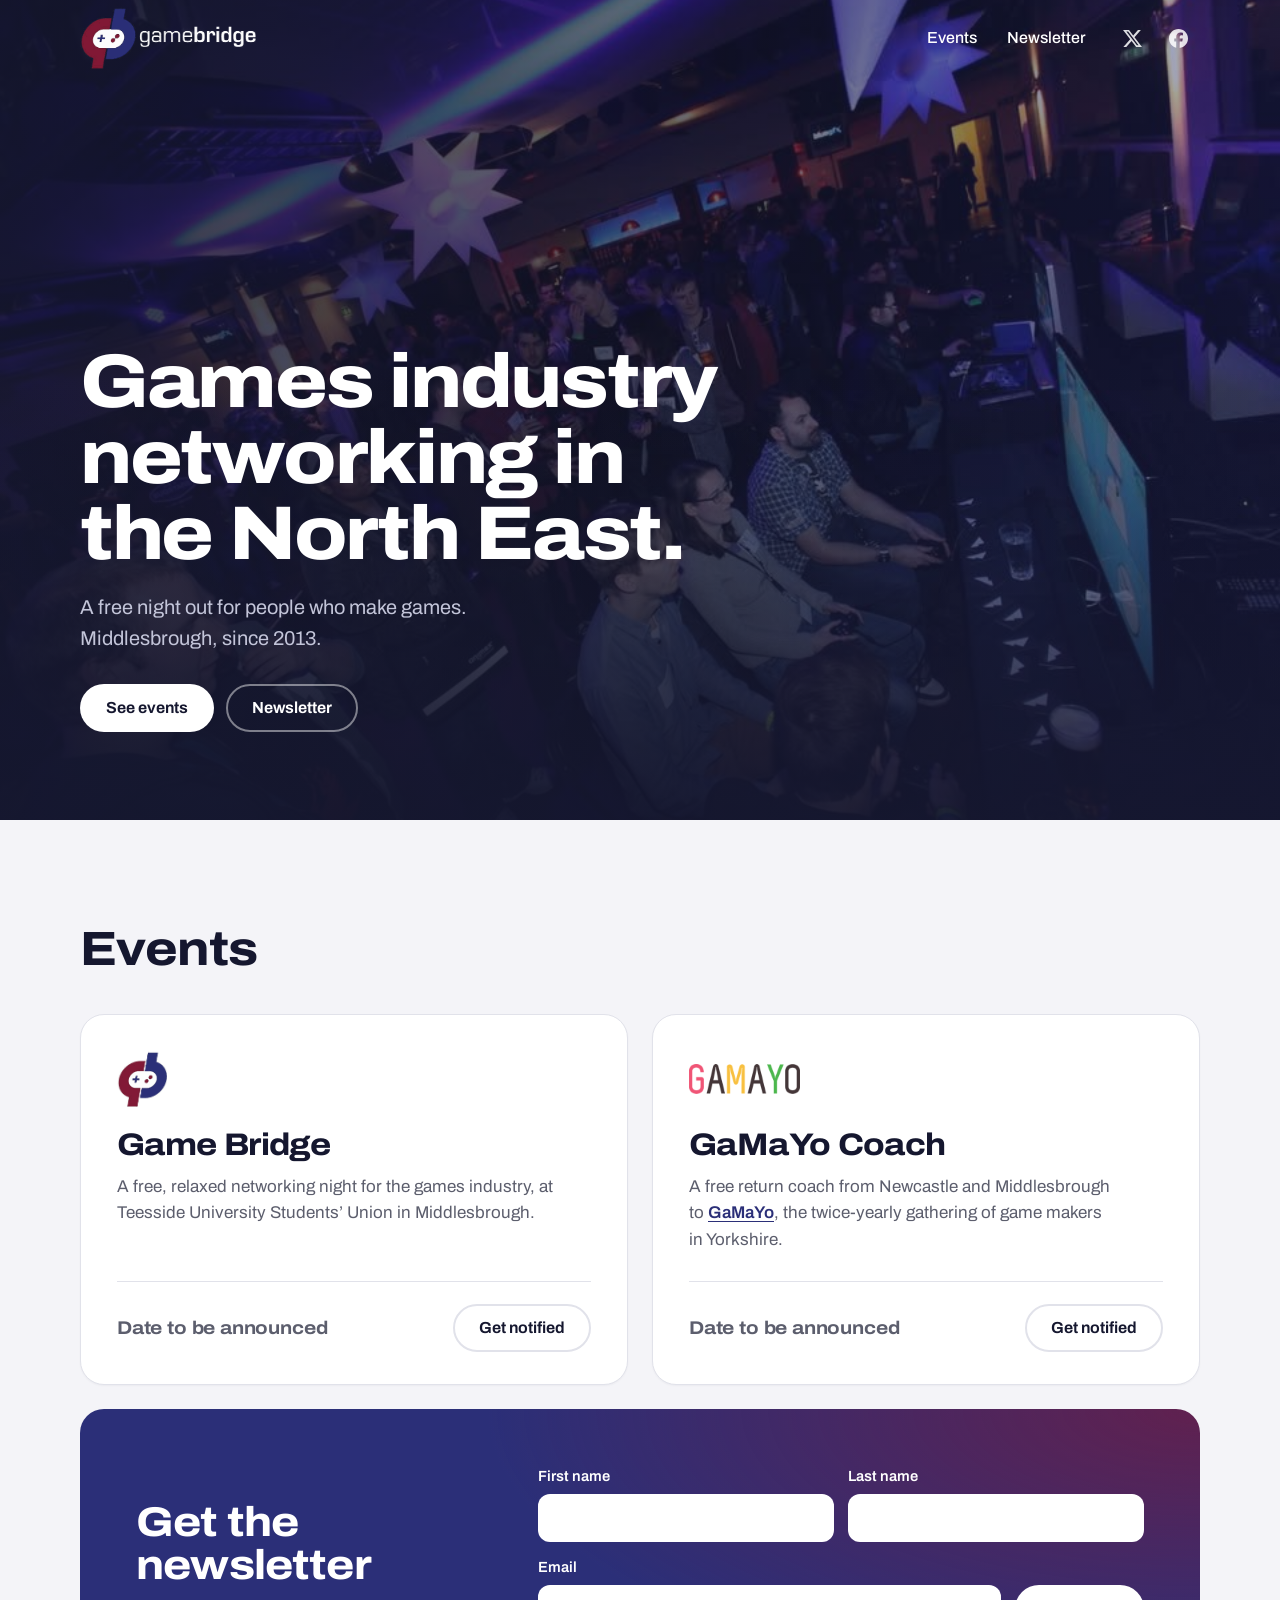
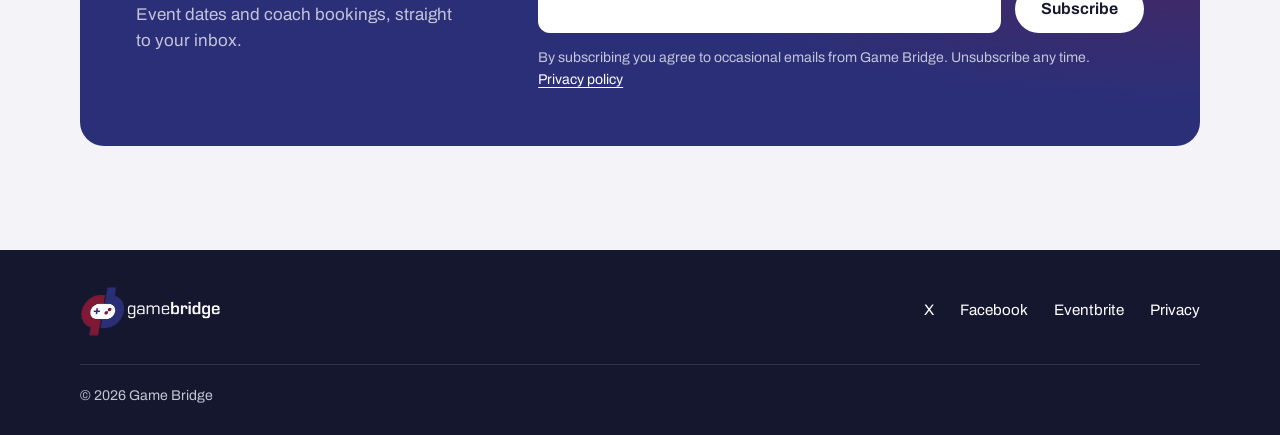
==== commit 9cc5a75a: "Apply feedback: simpler page, gallery popup, first and last name signup Cut the events down to one l" ====
--- a/index.html
+++ b/index.html
@@ -7,7 +7,7 @@
   <meta name="referrer" content="strict-origin-when-cross-origin">
   <title>Game Bridge | Games industry networking in the North East</title>
   <meta name="description" content="Game Bridge is a free games industry networking night in Middlesbrough, plus a free coach to GaMaYo. Running in the North East of England since 2013.">
-  <link rel="canonical" href="https://olivernealdev.github.io/GameBridgeWebsite/">
+  <link rel="canonical" href="https://gamebridge.dev/">
   <meta name="theme-color" content="#15172f">
   <meta name="color-scheme" content="light">
 
@@ -16,8 +16,8 @@
   <meta property="og:locale" content="en_GB">
   <meta property="og:title" content="Game Bridge">
   <meta property="og:description" content="Free games industry networking in the North East of England, since 2013.">
-  <meta property="og:url" content="https://olivernealdev.github.io/GameBridgeWebsite/">
-  <meta property="og:image" content="https://olivernealdev.github.io/GameBridgeWebsite/assets/img/og-card.jpg">
+  <meta property="og:url" content="https://gamebridge.dev/">
+  <meta property="og:image" content="https://gamebridge.dev/assets/img/og-card.jpg">
   <meta property="og:image:width" content="1200">
   <meta property="og:image:height" content="630">
   <meta property="og:image:alt" content="The Game Bridge logo over a photo of a busy Game Bridge night">
@@ -35,10 +35,10 @@
     "@context": "https://schema.org",
     "@type": "Organization",
     "name": "Game Bridge",
-    "url": "https://olivernealdev.github.io/GameBridgeWebsite/",
+    "url": "https://gamebridge.dev/",
     "description": "Games industry networking event and community in the North East of England.",
     "foundingDate": "2013",
-    "logo": "https://olivernealdev.github.io/GameBridgeWebsite/assets/img/gb-logo.png",
+    "logo": "https://gamebridge.dev/assets/img/gb-logo.png",
     "sameAs": ["https://x.com/Game_Bridge", "https://www.facebook.com/gamebridge", "https://www.eventbrite.co.uk/o/game-bridge-4494242007"]
   }
   </script>
@@ -50,16 +50,18 @@
     <symbol id="i-x" viewBox="0 0 24 24"><path fill="currentColor" d="M18.9 1.15h3.68l-8.04 9.19L24 22.85h-7.4l-5.8-7.58-6.64 7.58H.47l8.6-9.83L0 1.15h7.6l5.24 6.93zm-1.29 19.5h2.04L6.49 3.24H4.3z"/></symbol>
     <symbol id="i-fb" viewBox="0 0 24 24"><path fill="currentColor" d="M9.1 23.69v-7.98H6.63v-3.67H9.1v-1.58c0-4.09 1.85-5.98 5.86-5.98.4 0 .96.04 1.47.1.38.04.76.11 1.14.2v3.32a8.6 8.6 0 0 0-1.39-.05c-.7 0-1.26.1-1.67.31-.29.15-.52.36-.68.62-.26.42-.38 1-.38 1.75v1.3h3.92l-.67 3.67h-3.25v8.24C19.4 23.24 24 18.18 24 12.04c0-6.62-5.37-12-12-12s-12 5.38-12 12c0 5.63 3.87 10.35 9.1 11.65z"/></symbol>
     <symbol id="i-arrow" viewBox="0 0 24 24"><path fill="none" stroke="currentColor" stroke-width="2.2" stroke-linecap="round" stroke-linejoin="round" d="M5 12h14M13 6l6 6-6 6"/></symbol>
-    <symbol id="i-out" viewBox="0 0 24 24"><path fill="none" stroke="currentColor" stroke-width="2.2" stroke-linecap="round" stroke-linejoin="round" d="M7 17 17 7M8 7h9v9"/></symbol>
+    <symbol id="i-close" viewBox="0 0 24 24"><path fill="none" stroke="currentColor" stroke-width="2.2" stroke-linecap="round" d="M6 6l12 12M18 6 6 18"/></symbol>
   </svg>
 
-  <header class="site-header">
+  <header class="site-header" data-header>
     <div class="wrap header-inner">
       <a class="brand" href="#top" aria-label="Game Bridge, back to top">
         <img src="assets/img/gb-logo-white.png" alt="Game Bridge" width="480" height="169">
       </a>
       <nav class="header-nav" aria-label="Main">
         <a class="nav-link" href="#events">Events</a>
+        <!-- Gallery buttons stay hidden until site-config.js lists some photos -->
+        <button class="nav-link" type="button" data-gallery-open hidden>Gallery</button>
         <a class="nav-link" href="#newsletter">Newsletter</a>
         <a class="icon-link" data-social="x" href="https://x.com/Game_Bridge" aria-label="Game Bridge on X"><svg><use href="#i-x"/></svg></a>
         <a class="icon-link" data-social="facebook" href="https://www.facebook.com/gamebridge" aria-label="Game Bridge on Facebook"><svg><use href="#i-fb"/></svg></a>
@@ -71,145 +73,103 @@
     <section class="hero" aria-labelledby="hero-title">
       <img class="hero-photo" src="assets/img/game-bridge-night.jpg" alt="" width="960" height="640" fetchpriority="high">
       <div class="wrap hero-inner">
-        <a class="hero-next" data-hero-next href="#events" hidden>
-          <span class="hero-next-label">Next up</span>
-          <span data-hero-next-text></span>
-          <svg aria-hidden="true"><use href="#i-arrow"/></svg>
-        </a>
+        <!-- Filled by script.js with the soonest confirmed date -->
+        <p class="hero-next" data-hero-next hidden></p>
         <h1 id="hero-title">Games industry networking in the North&nbsp;East.</h1>
-        <p class="lede">A free night out for developers, studios, indies, graduates and final-year students, in Middlesbrough since 2013. Have a drink on us and meet the people making games in the region.</p>
+        <p class="lede">A free night out for people who make games. Middlesbrough, since 2013.</p>
         <div class="hero-actions">
-          <a class="btn btn-primary" href="#events">Upcoming events</a>
-          <a class="btn btn-outline-light" href="#newsletter">Get the newsletter</a>
+          <a class="btn btn-light" data-hero-cta href="#events">See events</a>
+          <button class="btn btn-outline-light" type="button" data-gallery-open hidden>Gallery</button>
+          <a class="btn btn-outline-light" data-gallery-fallback href="#newsletter">Newsletter</a>
         </div>
       </div>
     </section>
 
     <section class="events" id="events" aria-labelledby="events-title">
       <div class="wrap">
-        <div class="section-head">
-          <h2 id="events-title">Events</h2>
-          <p>Two things we run. Both are free.</p>
-        </div>
+        <h2 class="section-title" id="events-title">Events</h2>
 
         <div class="event-grid">
           <article class="event" id="game-bridge" data-event="gameBridge">
-            <img class="event-logo event-logo-gb" src="assets/img/gb-mark.png" alt="" width="115" height="128">
+            <div class="event-logo"><img class="event-logo-gb" src="assets/img/gb-mark.png" alt="" width="115" height="128"></div>
             <h3>Game Bridge</h3>
-            <p class="event-summary">Our networking night at Teesside University Students&rsquo; Union. It&rsquo;s relaxed, there&rsquo;s no agenda, and it&rsquo;s open to anyone working in games. Sponsors cover free drinks and a free return coach from Newcastle.</p>
-            <dl class="details">
-              <div><dt>Where</dt><dd>Teesside University Students&rsquo; Union, Southfield Road, Middlesbrough TS1 3BZ</dd></div>
-              <div><dt>When</dt><dd>6pm till midnight, with a short welcome and talks at 8pm</dd></div>
-              <div><dt>Coach</dt><dd>Leaves Bewick Street, by Newcastle station, late afternoon and heads back at 11:30pm</dd></div>
-              <div><dt>Cost</dt><dd>Free. Register in advance to get drinks tokens and a coach seat</dd></div>
-              <div><dt>Who</dt><dd>Games industry, related industries, and graduate and final-year games students. 18+</dd></div>
-            </dl>
-            <div class="event-book">
-              <p class="event-status" data-status>
-                <span class="status-label">Next date</span>
-                <span class="status-value">To be announced</span>
-              </p>
-              <div class="event-actions">
-                <a class="btn btn-primary" data-tickets href="https://www.eventbrite.co.uk/o/game-bridge-4494242007"><span data-tickets-label>Tickets on Eventbrite</span></a>
-                <a class="text-link" href="#newsletter">Tell me when it&rsquo;s on</a>
-              </div>
+            <p class="event-summary">A free, relaxed networking night for the games industry, at Teesside University Students&rsquo; Union in Middlesbrough.</p>
+            <div class="event-foot">
+              <p class="event-date" data-date>Date to be announced</p>
+              <a class="btn btn-primary" data-tickets href="https://www.eventbrite.co.uk/o/game-bridge-4494242007" rel="noopener">Get tickets</a>
             </div>
           </article>
 
           <article class="event" id="gamayo-coach" data-event="gamayoCoach">
-            <img class="event-logo event-logo-gamayo" src="assets/img/gamayo-logo.png" alt="" width="296" height="80">
+            <div class="event-logo"><img class="event-logo-gamayo" src="assets/img/gamayo-logo.png" alt="" width="296" height="80"></div>
             <h3>GaMaYo Coach</h3>
-            <p class="event-summary">GaMaYo (Game Makers Yorkshire) is a free gathering of more than 300 game makers from across the North, held twice a year in Leeds or Wakefield. We put on a free return coach so North East developers can get there and back.</p>
-            <dl class="details">
-              <div><dt>From</dt><dd>Bewick Street, Newcastle, then Bridge Street West by Middlesbrough station</dd></div>
-              <div><dt>To</dt><dd>GaMaYo, and home again at the end of the night</dd></div>
-              <div><dt>Who</dt><dd>GaMaYo members with a ticket for the event itself</dd></div>
-              <div><dt>Cost</dt><dd>Free. Seats are limited, so book ahead</dd></div>
-            </dl>
-            <p class="event-aside">Booked a seat and can&rsquo;t make it? Please cancel on Eventbrite so someone else can go.</p>
-            <div class="event-book">
-              <p class="event-status" data-status>
-                <span class="status-label">Next coach</span>
-                <span class="status-value">To be announced</span>
-              </p>
-              <div class="event-actions">
-                <a class="btn btn-primary" data-tickets href="https://www.eventbrite.co.uk/o/game-bridge-4494242007"><span data-tickets-label>Book on Eventbrite</span></a>
-                <a class="text-link" href="https://gamayo.co.uk/" rel="noopener">About GaMaYo</a>
-              </div>
+            <p class="event-summary">A free return coach from Newcastle and Middlesbrough to <a class="text-link" href="https://gamayo.co.uk/" rel="noopener">GaMaYo</a>, the twice-yearly gathering of game makers in Yorkshire.</p>
+            <div class="event-foot">
+              <p class="event-date" data-date>Date to be announced</p>
+              <a class="btn btn-primary" data-tickets href="https://www.eventbrite.co.uk/o/game-bridge-4494242007" rel="noopener">Get tickets</a>
             </div>
           </article>
         </div>
       </div>
     </section>
 
-    <!-- Hidden until script.js fills the list from site-config.js -->
-    <section class="sponsors" aria-labelledby="sponsors-title" data-sponsors-wrap hidden>
-      <div class="wrap sponsors-inner">
-        <div class="sponsors-copy">
-          <h2 id="sponsors-title">Free, thanks to our sponsors</h2>
-          <p>The drinks and the coaches are paid for by studios and organisations who back the North East games scene.</p>
-          <p>Want to sponsor or exhibit? <a class="text-link" data-contact="sponsor" href="https://www.facebook.com/gamebridge">Get in touch</a></p>
+    <section class="newsletter" id="newsletter" aria-labelledby="newsletter-title">
+      <div class="wrap">
+        <div class="newsletter-card">
+          <div class="newsletter-copy">
+            <h2 id="newsletter-title">Get the newsletter</h2>
+            <p>Event dates and coach bookings, straight to your inbox.</p>
+          </div>
+          <form class="signup" data-signup novalidate>
+            <div class="signup-row signup-names">
+              <div class="field">
+                <label for="fname">First name</label>
+                <input id="fname" name="FNAME" type="text" autocomplete="given-name">
+              </div>
+              <div class="field">
+                <label for="lname">Last name</label>
+                <input id="lname" name="LNAME" type="text" autocomplete="family-name">
+              </div>
+            </div>
+            <div class="signup-row signup-submit">
+              <div class="field">
+                <label for="email">Email</label>
+                <input id="email" name="EMAIL" type="email" autocomplete="email" required aria-describedby="email-error">
+              </div>
+              <button class="btn btn-light" type="submit">Subscribe</button>
+            </div>
+            <p class="field-error" id="email-error" hidden></p>
+            <!-- Mailchimp bot trap: real people never fill this in -->
+            <div class="hp" aria-hidden="true"><input type="text" name="hp" tabindex="-1" autocomplete="off"></div>
+            <p class="form-message" data-form-message role="status" hidden></p>
+            <p class="consent">By subscribing you agree to occasional emails from Game Bridge. Unsubscribe any time. <a href="privacy.html">Privacy policy</a></p>
+          </form>
         </div>
-        <ul class="sponsor-list" data-sponsors></ul>
-      </div>
-    </section>
-
-    <section class="newsletter" id="newsletter" aria-labelledby="newsletter-title">
-      <div class="wrap newsletter-inner">
-        <div class="newsletter-copy">
-          <h2 id="newsletter-title">Hear about the next one first</h2>
-          <p>Dates, coach bookings and the odd bit of North East games news. Not often, and you can unsubscribe whenever you like.</p>
-        </div>
-        <form class="signup" data-signup novalidate>
-          <div class="signup-row">
-            <div class="field field-name">
-              <label for="fname">First name</label>
-              <input id="fname" name="FNAME" type="text" autocomplete="given-name">
-            </div>
-            <div class="field field-email">
-              <label for="email">Email</label>
-              <input id="email" name="EMAIL" type="email" autocomplete="email" required aria-describedby="email-error">
-            </div>
-            <button class="btn btn-primary" type="submit">Subscribe</button>
-          </div>
-          <p class="field-error" id="email-error" hidden></p>
-          <!-- Mailchimp bot trap: real people never fill this in -->
-          <div class="hp" aria-hidden="true"><input type="text" name="hp" tabindex="-1" autocomplete="off"></div>
-          <p class="form-message" data-form-message role="status" hidden></p>
-          <p class="consent">By subscribing you agree to get occasional emails from Game Bridge. Every email has an unsubscribe link. Sign-ups are handled by Mailchimp; see our <a href="privacy.html">privacy policy</a>.</p>
-        </form>
       </div>
     </section>
   </main>
 
   <footer class="site-footer">
     <div class="wrap footer-inner">
-      <div class="footer-about">
-        <img class="footer-logo" src="assets/img/gb-logo-white.png" alt="Game Bridge" width="480" height="169" loading="lazy">
-        <p>Games industry networking in the North East of England since 2013.</p>
-      </div>
-      <nav class="footer-col" aria-label="Follow Game Bridge">
-        <h2>Follow</h2>
-        <ul>
-          <li><a data-social="x" href="https://x.com/Game_Bridge">X <span>@Game_Bridge</span></a></li>
-          <li><a data-social="facebook" href="https://www.facebook.com/gamebridge">Facebook <span>/gamebridge</span></a></li>
-          <li><a data-social="eventbrite" href="https://www.eventbrite.co.uk/o/game-bridge-4494242007">Eventbrite <span>all our tickets</span></a></li>
-        </ul>
+      <img class="footer-logo" src="assets/img/gb-logo-white.png" alt="Game Bridge" width="480" height="169" loading="lazy">
+      <nav class="footer-links" aria-label="Footer">
+        <a data-social="x" href="https://x.com/Game_Bridge">X</a>
+        <a data-social="facebook" href="https://www.facebook.com/gamebridge">Facebook</a>
+        <a data-social="eventbrite" href="https://www.eventbrite.co.uk/o/game-bridge-4494242007">Eventbrite</a>
+        <a href="privacy.html">Privacy</a>
       </nav>
-      <nav class="footer-col" aria-label="Events">
-        <h2>Events</h2>
-        <ul>
-          <li><a href="#game-bridge">Game Bridge</a></li>
-          <li><a href="#gamayo-coach">GaMaYo Coach</a></li>
-          <li><a href="#newsletter">Newsletter</a></li>
-        </ul>
-      </nav>
+      <p class="footer-copy">&copy; <span data-year>2026</span> Game Bridge</p>
     </div>
-    <div class="wrap"><div class="footer-legal">
-      <p>&copy; <span data-year>2026</span> Game Bridge</p>
-      <p><a href="privacy.html">Privacy policy</a></p>
-    </div></div>
   </footer>
+
+  <!-- Gallery popup. Photos come from site-config.js; left and right arrow keys step through them. -->
+  <dialog class="lightbox" data-lightbox aria-label="Photo gallery">
+    <button class="lightbox-btn lightbox-close" type="button" data-lightbox-close aria-label="Close gallery"><svg aria-hidden="true"><use href="#i-close"/></svg></button>
+    <button class="lightbox-btn lightbox-prev" type="button" data-lightbox-prev aria-label="Previous photo"><svg aria-hidden="true"><use href="#i-arrow"/></svg></button>
+    <img class="lightbox-img" data-lightbox-img alt="">
+    <button class="lightbox-btn lightbox-next" type="button" data-lightbox-next aria-label="Next photo"><svg aria-hidden="true"><use href="#i-arrow"/></svg></button>
+    <p class="lightbox-count" data-lightbox-count aria-live="polite"></p>
+  </dialog>
 
   <script src="site-config.js"></script>
   <script src="script.js"></script>
--- a/styles.css
+++ b/styles.css
@@ -28,24 +28,26 @@
   --ink: #15172f;
   --berry-dark: #66112a;
   --bg: #ffffff;
-  --bg-alt: #f4f4f7;
+  --bg-alt: #f4f4f8;
   --text: #1c1d2b;
   --muted: #5c5e6d;
-  --line: #dfe0e7;
+  --line: #e1e2ea;
   --on-dark: #ffffff;
-  --on-dark-muted: #c0c2d6;
+  --on-dark-muted: #c3c5d9;
   --pink: #ff9db4;           /* berry, lightened until it reads on the dark sections */
 
   --font: "Archivo", "Helvetica Neue", Arial, sans-serif;
   --display-width: 112%;     /* Archivo's width axis: headings set a touch wide */
 
   --wrap: 1120px;
-  --gutter: 16px;
-  --radius: 4px;
+  --gutter: 20px;
+  --radius: 12px;
+  --radius-lg: 24px;
+  --header-h: 68px;
 }
 
 @media (min-width: 720px) {
-  :root { --gutter: 32px; }
+  :root { --gutter: 32px; --header-h: 76px; }
 }
 
 *, *::before, *::after { box-sizing: border-box; }
@@ -59,7 +61,7 @@
 
 body {
   margin: 0;
-  background: var(--bg);
+  background: var(--bg-alt);
   color: var(--text);
   font-family: var(--font);
   font-size: 1.0625rem;
@@ -74,21 +76,12 @@
 h1, h2, h3 {
   font-stretch: var(--display-width);
   font-weight: 750;
-  line-height: 1.08;
-  letter-spacing: -0.015em;
+  line-height: 1.05;
+  letter-spacing: -0.02em;
   margin: 0;
   text-wrap: balance;
 }
-p, dd, li { text-wrap: pretty; }
-
-/* Small capitals label: the hero banner and the event status share it. */
-.hero-next-label,
-.status-label {
-  font-size: 0.78rem;
-  font-weight: 700;
-  letter-spacing: 0.08em;
-  text-transform: uppercase;
-}
+p, li { text-wrap: pretty; }
 
 .wrap {
   width: 100%;
@@ -101,7 +94,8 @@
   position: absolute;
   left: 8px;
   top: -100px;
-  z-index: 10;
+  z-index: 30;
+  border-radius: var(--radius);
   background: var(--bg);
   color: var(--text);
   padding: 10px 14px;
@@ -117,8 +111,9 @@
 }
 .site-header :focus-visible,
 .hero :focus-visible,
-.newsletter :focus-visible,
-.site-footer :focus-visible { outline-color: #fff; }
+.newsletter-card :focus-visible,
+.site-footer :focus-visible,
+.lightbox :focus-visible { outline-color: #fff; }
 
 /* ---------- Buttons and links ---------- */
 
@@ -126,21 +121,29 @@
   display: inline-flex;
   align-items: center;
   justify-content: center;
-  min-height: 46px;
-  padding: 0 20px;
+  min-height: 48px;
+  padding: 0 24px;
   border: 2px solid transparent;
-  border-radius: var(--radius);
-  font: 600 1rem/1 var(--font);
+  border-radius: 999px;
+  font: 650 1rem/1 var(--font);
   text-decoration: none;
+  white-space: nowrap;
   cursor: pointer;
   transition: background-color 0.15s, border-color 0.15s, color 0.15s, transform 0.1s;
 }
 .btn:active { transform: translateY(1px); }
+.btn:disabled { opacity: 0.7; cursor: default; }
 
 .btn-primary { background: var(--berry); color: #fff; }
 .btn-primary:hover { background: var(--berry-dark); }
 
-.btn-outline-light { color: var(--on-dark); border-color: rgb(255 255 255 / 60%); }
+.btn-outline { border-color: var(--line); background: var(--bg); color: var(--ink); }
+.btn-outline:hover { border-color: var(--ink); }
+
+.btn-light { background: #fff; color: var(--ink); }
+.btn-light:hover { background: #e6e7f2; }
+
+.btn-outline-light { border-color: rgb(255 255 255 / 45%); background: none; color: var(--on-dark); }
 .btn-outline-light:hover { border-color: #fff; background: rgb(255 255 255 / 10%); }
 
 .text-link {
@@ -156,39 +159,57 @@
 .site-header {
   position: absolute;
   inset: 0 0 auto;
-  z-index: 5;
-  padding: 20px 0;
+  z-index: 20;
+  transition: background-color 0.2s, box-shadow 0.2s;
+}
+/* script.js pins the header, then marks it once the page has scrolled. */
+.site-header.is-fixed { position: fixed; }
+.site-header.is-stuck {
+  background: rgb(21 23 47 / 94%);
+  box-shadow: 0 1px 0 rgb(255 255 255 / 8%);
+  -webkit-backdrop-filter: blur(14px) saturate(140%);
+  backdrop-filter: blur(14px) saturate(140%);
 }
 .header-inner {
   display: flex;
   align-items: center;
   justify-content: space-between;
   gap: 16px;
-}
-.brand img { width: 160px; }
-@media (min-width: 720px) { .brand img { width: 190px; } }
+  height: var(--header-h);
+}
+.brand img { width: 150px; }
+@media (min-width: 720px) { .brand img { width: 176px; } }
 
 .header-nav { display: flex; align-items: center; gap: 2px; }
 .nav-link {
   display: none;
+  padding: 10px 14px;
+  border: 0;
+  border-radius: 999px;
+  background: none;
   color: var(--on-dark);
+  font: 500 1rem/1.2 var(--font);
   text-decoration: none;
-  font-weight: 500;
-  padding: 10px 12px;
-}
-.nav-link:hover { text-decoration: underline; text-underline-offset: 4px; }
-@media (min-width: 640px) { .nav-link { display: inline-block; } }
+  cursor: pointer;
+  transition: background-color 0.15s;
+}
+.nav-link:hover { background: rgb(255 255 255 / 12%); }
+@media (min-width: 640px) {
+  .nav-link { display: inline-block; }
+  .nav-link + .icon-link { margin-left: 8px; }
+}
 
 .icon-link {
   display: grid;
   place-items: center;
   width: 44px;
   height: 44px;
+  border-radius: 50%;
   color: var(--on-dark);
   opacity: 0.85;
-}
-.icon-link { border-radius: 50%; transition: opacity 0.15s, background-color 0.15s; }
-.icon-link:hover { opacity: 1; background: rgb(255 255 255 / 10%); }
+  transition: opacity 0.15s, background-color 0.15s;
+}
+.icon-link:hover { opacity: 1; background: rgb(255 255 255 / 12%); }
 .icon-link svg { width: 19px; height: 19px; }
 
 /* ---------- Hero ---------- */
@@ -196,12 +217,15 @@
 .hero {
   position: relative;
   isolation: isolate;
+  display: flex;
+  align-items: flex-end;
+  min-height: min(100svh, 640px);
+  padding: calc(var(--header-h) + 48px) 0 48px;
   background: var(--ink);
   color: var(--on-dark);
-  padding: 132px 0 56px;
 }
 @media (min-width: 720px) {
-  .hero { padding: 180px 0 88px; min-height: min(78vh, 760px); display: flex; align-items: flex-end; }
+  .hero { min-height: min(92svh, 820px); padding-bottom: 88px; }
 }
 
 .hero-photo {
@@ -219,47 +243,55 @@
   inset: 0;
   z-index: -1;
   background:
-    linear-gradient(0deg, rgb(21 23 47 / 70%) 0%, rgb(21 23 47 / 0%) 45%),
-    linear-gradient(90deg, rgb(21 23 47 / 92%) 0%, rgb(21 23 47 / 78%) 50%, rgb(21 23 47 / 45%) 100%);
+    linear-gradient(0deg, rgb(21 23 47 / 88%) 0%, rgb(21 23 47 / 0%) 55%),
+    linear-gradient(90deg, rgb(21 23 47 / 90%) 0%, rgb(21 23 47 / 66%) 50%, rgb(43 47 120 / 38%) 100%);
 }
 @media (max-width: 719px) {
-  .hero::before { background: rgb(21 23 47 / 84%); }
+  .hero::before {
+    background: linear-gradient(0deg, rgb(21 23 47 / 96%) 0%, rgb(21 23 47 / 72%) 100%);
+  }
 }
 
 .hero-inner { width: 100%; }
 
-/* Next-event banner. Hidden until script.js finds a confirmed date. */
+/* The soonest confirmed date. Hidden until script.js finds one. */
 .hero-next {
-  display: inline-block;
-  margin-bottom: 22px;
-  padding: 9px 16px;
-  border: 1px solid rgb(255 255 255 / 30%);
+  display: inline-flex;
+  flex-wrap: wrap;
+  align-items: center;
+  gap: 2px 10px;
+  margin: 0 0 22px;
+  padding: 8px 16px 8px 14px;
+  border: 1px solid rgb(255 255 255 / 24%);
   border-radius: 22px;
-  background: rgb(255 255 255 / 9%);
-  color: var(--on-dark);
-  font-weight: 500;
-  font-size: 0.97rem;
+  background: rgb(255 255 255 / 10%);
+  -webkit-backdrop-filter: blur(8px);
+  backdrop-filter: blur(8px);
+  font-size: 0.95rem;
   line-height: 1.35;
-  text-decoration: none;
-  transition: background-color 0.15s, border-color 0.15s;
-}
-.hero-next:hover { background: rgb(255 255 255 / 17%); border-color: rgb(255 255 255 / 60%); }
-.hero-next-label { margin-right: 8px; color: var(--pink); }
-.hero-next strong { margin-right: 6px; font-weight: 650; white-space: nowrap; }
-.hero-next svg { display: inline-block; margin-left: 6px; vertical-align: -0.12em; transition: transform 0.15s; }
-.nowrap { white-space: nowrap; }
-.hero-next:hover svg { transform: translateX(3px); }
+}
+.hero-next::before {
+  content: "";
+  width: 8px;
+  height: 8px;
+  border-radius: 50%;
+  background: var(--pink);
+}
+.hero-next strong { font-weight: 650; }
+.hero-next span { color: var(--on-dark-muted); }
 
 .hero h1 {
-  font-size: clamp(2.25rem, 6.2vw, 4.1rem);
+  max-width: 13ch;
+  font-size: clamp(2.5rem, 7.4vw, 4.75rem);
   font-weight: 800;
-  max-width: 15ch;
+  line-height: 1;
+  letter-spacing: -0.03em;
 }
 
 .lede {
-  max-width: 50ch;
+  max-width: 44ch;
   margin: 20px 0 0;
-  font-size: clamp(1.06rem, 1.5vw, 1.2rem);
+  font-size: clamp(1.08rem, 1.6vw, 1.25rem);
   color: var(--on-dark-muted);
 }
 
@@ -270,162 +302,114 @@
   margin-top: 30px;
 }
 
+@media (prefers-reduced-motion: no-preference) {
+  .hero-inner > * { animation: rise 0.6s cubic-bezier(0.2, 0.7, 0.2, 1) both; }
+  .hero-inner > h1 { animation-delay: 0.05s; }
+  .hero-inner > .lede { animation-delay: 0.1s; }
+  .hero-inner > .hero-actions { animation-delay: 0.15s; }
+}
+@keyframes rise {
+  from { opacity: 0; transform: translateY(14px); }
+}
+
 /* ---------- Events ---------- */
 
-.events { padding: 64px 0 56px; }
-@media (min-width: 720px) { .events { padding: 96px 0 72px; } }
-
-.section-head {
-  display: flex;
-  flex-wrap: wrap;
-  align-items: baseline;
-  justify-content: space-between;
-  gap: 6px 24px;
-  padding-bottom: 20px;
-  border-bottom: 2px solid var(--ink);
-}
-.section-head h2 { font-size: clamp(1.9rem, 4vw, 2.6rem); color: var(--ink); }
-.section-head p { margin: 0; color: var(--muted); }
-
-.event-grid { display: grid; }
-@media (min-width: 880px) {
-  .event-grid { grid-template-columns: 1fr 1fr; }
-  .event + .event { border-left: 1px solid var(--line); }
-  .event:first-child { padding-right: 48px; }
-  .event + .event { padding-left: 48px; }
+.events { padding: 64px 0 0; }
+@media (min-width: 720px) { .events { padding: 104px 0 0; } }
+
+.section-title {
+  margin-bottom: 28px;
+  font-size: clamp(2rem, 4.6vw, 3rem);
+  color: var(--ink);
+}
+@media (min-width: 720px) { .section-title { margin-bottom: 40px; } }
+
+.event-grid { display: grid; gap: 20px; }
+@media (min-width: 820px) {
+  .event-grid { grid-template-columns: 1fr 1fr; gap: 24px; }
 }
 
 .event {
   display: flex;
   flex-direction: column;
-  padding: 36px 0 40px;
-  scroll-margin-top: 16px;
-}
-@media (max-width: 879px) {
-  .event + .event { border-top: 1px solid var(--line); }
-}
-
-.event-logo { align-self: flex-start; margin-bottom: 20px; }
+  padding: 28px 24px 24px;
+  border: 1px solid var(--line);
+  border-radius: var(--radius-lg);
+  background: var(--bg);
+  box-shadow: 0 1px 2px rgb(21 23 47 / 4%);
+  scroll-margin-top: calc(var(--header-h) + 20px);
+  transition: transform 0.2s, box-shadow 0.2s;
+}
+@media (min-width: 720px) { .event { padding: 36px 36px 32px; } }
+@media (hover: hover) {
+  .event:hover { transform: translateY(-3px); box-shadow: 0 22px 44px -24px rgb(21 23 47 / 32%); }
+}
+
+/* Both logos sit in the same slot so the two headings line up. */
+.event-logo { display: flex; align-items: center; height: 56px; margin-bottom: 22px; }
 .event-logo-gb { height: 56px; width: auto; }
-.event-logo-gamayo { height: 30px; width: auto; margin: 13px 0 33px; }
-
-.event h3 { font-size: 1.85rem; color: var(--ink); margin-bottom: 12px; }
-.event-summary { margin: 0 0 24px; color: var(--muted); max-width: 52ch; }
-
-.details { margin: 0 0 24px; border-top: 1px solid var(--line); }
-.details div {
-  display: grid;
-  grid-template-columns: 76px 1fr;
-  gap: 12px;
-  padding: 11px 0;
-  border-bottom: 1px solid var(--line);
-}
-.details dt { font-weight: 600; color: var(--ink); }
-.details dd { margin: 0; }
-
-.event-aside { margin: 0 0 24px; font-size: 0.95rem; color: var(--muted); }
-
-/* The date and the ticket button sit together in one panel at the foot of each card. */
-.event-book {
-  margin-top: auto;
-  padding: 20px;
-  border-radius: calc(var(--radius) * 2);
-  background: var(--bg-alt);
-}
-@media (min-width: 720px) { .event-book { padding: 24px; } }
-
-.event-status { display: grid; gap: 3px; margin: 0; }
-.status-label { color: var(--muted); }
-.status-value {
-  font-stretch: var(--display-width);
-  font-weight: 750;
-  font-size: 1.3rem;
-  line-height: 1.2;
-  letter-spacing: -0.01em;
-  color: var(--ink);
-}
-.is-confirmed .status-value { font-size: clamp(1.4rem, 2.4vw, 1.7rem); color: var(--berry); }
-.status-name { margin-top: 4px; font-weight: 600; color: var(--ink); }
-.status-note,
-.event-status small { font-size: 0.95rem; color: var(--muted); max-width: 52ch; }
-
-.event-actions {
+.event-logo-gamayo { height: 30px; width: auto; }
+
+.event h3 { font-size: clamp(1.6rem, 3vw, 1.95rem); color: var(--ink); }
+.event-summary { max-width: 46ch; margin: 12px 0 28px; color: var(--muted); }
+
+/* The date and the ticket button are all a card carries below its one line of copy. */
+.event-foot {
   display: flex;
   flex-wrap: wrap;
   align-items: center;
-  gap: 12px 24px;
-  margin-top: 18px;
-}
-
-/* ---------- Sponsors ---------- */
-
-.sponsors {
-  background: var(--bg-alt);
-  padding: 56px 0;
-}
-@media (min-width: 720px) { .sponsors { padding: 72px 0; } }
-
-.sponsors-inner { display: grid; gap: 28px; }
-@media (min-width: 880px) {
-  .sponsors-inner { grid-template-columns: 5fr 7fr; gap: 64px; align-items: start; }
-}
-
-.sponsors h2 { font-size: clamp(1.5rem, 3vw, 1.9rem); color: var(--ink); max-width: 16ch; }
-.sponsors-copy p { margin: 14px 0 0; color: var(--muted); max-width: 44ch; }
-
-.sponsor-list {
-  list-style: none;
+  justify-content: space-between;
+  gap: 14px 20px;
+  margin-top: auto;
+  padding-top: 22px;
+  border-top: 1px solid var(--line);
+}
+.event-date {
   margin: 0;
-  padding: 0;
-  display: grid;
-  grid-template-columns: repeat(auto-fill, minmax(230px, 1fr));
-  column-gap: 32px;
-  border-bottom: 1px solid var(--line);
-}
-.sponsor {
-  display: flex;
-  align-items: center;
-  justify-content: space-between;
-  gap: 12px;
-  min-height: 58px;
-  padding: 12px 0;
-  border-top: 1px solid var(--line);
-  color: var(--ink);
   font-stretch: var(--display-width);
   font-weight: 700;
-  font-size: 1.12rem;
+  font-size: 1.15rem;
   line-height: 1.2;
-  text-decoration: none;
-  transition: color 0.15s;
-}
-.sponsor svg { color: var(--muted); transition: color 0.15s, transform 0.15s; }
-a.sponsor:hover { color: var(--berry); }
-a.sponsor:hover svg { color: var(--berry); transform: translate(2px, -2px); }
+  letter-spacing: -0.01em;
+  color: var(--muted);
+}
+.is-confirmed .event-date { font-size: clamp(1.25rem, 2.2vw, 1.45rem); font-weight: 750; color: var(--berry); }
 
 /* ---------- Newsletter ---------- */
 
 .newsletter {
-  background: var(--navy);
+  padding: 20px 0 64px;
+  scroll-margin-top: var(--header-h);
+}
+@media (min-width: 720px) { .newsletter { padding: 24px 0 104px; } }
+
+.newsletter-card {
+  display: grid;
+  gap: 28px;
+  padding: 36px 24px;
+  border-radius: var(--radius-lg);
+  background:
+    radial-gradient(110% 150% at 100% 0%, rgb(129 24 54 / 62%) 0%, rgb(129 24 54 / 0%) 58%),
+    var(--navy);
   color: var(--on-dark);
-  padding: 64px 0;
-}
-@media (min-width: 720px) { .newsletter { padding: 88px 0; } }
-
-.newsletter-inner { display: grid; gap: 28px; }
+}
+@media (min-width: 720px) { .newsletter-card { padding: 56px; } }
 @media (min-width: 960px) {
-  .newsletter-inner { grid-template-columns: 5fr 7fr; gap: 64px; align-items: end; }
-}
-
-.newsletter h2 { font-size: clamp(1.9rem, 4vw, 2.6rem); max-width: 16ch; }
-.newsletter-copy p { color: var(--on-dark-muted); max-width: 44ch; margin: 16px 0 0; }
+  .newsletter-card { grid-template-columns: 4fr 7fr; gap: 56px; align-items: center; }
+}
+
+.newsletter h2 { font-size: clamp(1.9rem, 4vw, 2.6rem); }
+.newsletter-copy p { max-width: 32ch; margin: 14px 0 0; color: var(--on-dark-muted); }
 
 .signup-row {
   display: grid;
   gap: 14px;
   align-items: end;
 }
-@media (min-width: 600px) {
-  .signup-row { grid-template-columns: 1fr 1.4fr auto; }
+.signup-row + .signup-row { margin-top: 14px; }
+@media (min-width: 560px) {
+  .signup-names { grid-template-columns: 1fr 1fr; }
+  .signup-submit { grid-template-columns: 1fr auto; }
 }
 
 .field label {
@@ -436,8 +420,8 @@
 }
 .field input {
   width: 100%;
-  min-height: 46px;
-  padding: 0 14px;
+  min-height: 48px;
+  padding: 0 16px;
   border: 2px solid transparent;
   border-radius: var(--radius);
   background: #fff;
@@ -457,73 +441,143 @@
 
 .form-message {
   margin: 14px 0 0;
-  padding: 12px 14px;
+  padding: 12px 16px;
   border-left: 3px solid var(--on-dark-muted);
-  background: rgb(0 0 0 / 15%);
+  border-radius: 0 var(--radius) var(--radius) 0;
+  background: rgb(0 0 0 / 18%);
 }
 .form-message.is-ok { border-color: #7fd6a8; }
 .form-message.is-error { border-color: var(--pink); }
 
+.consent {
+  margin: 14px 0 0;
+  font-size: 0.88rem;
+  color: var(--on-dark-muted);
+}
+.consent a { color: var(--on-dark); text-underline-offset: 3px; }
 
 /* ---------- Footer ---------- */
 
 .site-footer {
   background: var(--ink);
   color: var(--on-dark-muted);
-  padding: 56px 0 28px;
+  padding: 36px 0 28px;
   font-size: 0.95rem;
 }
 .footer-inner {
-  display: grid;
-  gap: 36px;
-}
-@media (min-width: 720px) {
-  .footer-inner { grid-template-columns: 2fr 1fr 1fr; gap: 48px; }
-}
-.footer-logo { width: 150px; margin-bottom: 14px; }
-.footer-about p { margin: 0; max-width: 34ch; }
-
-.footer-col h2 {
-  font-size: 0.95rem;
-  font-stretch: 100%;
-  font-weight: 600;
-  letter-spacing: 0;
-  color: var(--on-dark);
-  margin-bottom: 12px;
-}
-.footer-col ul { list-style: none; margin: 0; padding: 0; display: grid; gap: 8px; }
-.footer-col a { color: var(--on-dark); text-decoration: none; }
-.footer-col a:hover { text-decoration: underline; text-underline-offset: 3px; }
-.footer-col a span { color: var(--on-dark-muted); margin-left: 4px; }
+  display: flex;
+  flex-wrap: wrap;
+  align-items: center;
+  justify-content: space-between;
+  gap: 20px 32px;
+}
+.footer-logo { width: 140px; }
+.footer-links { display: flex; flex-wrap: wrap; gap: 6px 26px; }
+.footer-links a { color: var(--on-dark); text-decoration: none; }
+.footer-links a:hover { text-decoration: underline; text-underline-offset: 4px; }
+.footer-copy {
+  width: 100%;
+  margin: 8px 0 0;
+  padding-top: 20px;
+  border-top: 1px solid rgb(255 255 255 / 12%);
+  font-size: 0.88rem;
+}
 
 .footer-legal {
   display: flex;
   flex-wrap: wrap;
   justify-content: space-between;
   gap: 8px 24px;
-  margin-top: 44px;
-  padding-top: 20px;
-  border-top: 1px solid rgb(255 255 255 / 12%);
   font-size: 0.88rem;
 }
 .footer-legal p { margin: 0; }
 .footer-legal a { color: var(--on-dark-muted); }
 .footer-legal a:hover { color: var(--on-dark); }
 
-/* ---------- Newsletter consent ---------- */
-
-.consent {
-  margin: 12px 0 0;
-  font-size: 0.88rem;
+/* ---------- Gallery popup ---------- */
+
+html:has(.lightbox[open]) { overflow: hidden; }
+
+.lightbox {
+  width: 100vw;
+  height: 100dvh;
+  max-width: none;
+  max-height: none;
+  margin: 0;
+  padding: 0;
+  border: 0;
+  overflow: hidden;
+  background: rgb(10 11 24 / 96%);
+  color: var(--on-dark);
+}
+.lightbox[open] { display: grid; place-items: center; }
+.lightbox::backdrop { background: rgb(10 11 24 / 96%); }
+
+.lightbox-img {
+  width: auto;
+  height: auto;
+  max-width: calc(100vw - 24px);
+  max-height: calc(100dvh - 148px);
+  border-radius: 8px;
+  box-shadow: 0 30px 80px -30px #000;
+}
+@media (min-width: 720px) {
+  .lightbox-img { max-width: calc(100vw - 184px); max-height: calc(100dvh - 128px); }
+}
+
+.lightbox-btn {
+  position: absolute;
+  display: grid;
+  place-items: center;
+  width: 48px;
+  height: 48px;
+  border: 1px solid rgb(255 255 255 / 22%);
+  border-radius: 50%;
+  background: rgb(21 23 47 / 70%);
+  color: #fff;
+  cursor: pointer;
+  transition: background-color 0.15s, border-color 0.15s;
+}
+.lightbox-btn:hover { background: rgb(255 255 255 / 18%); border-color: rgb(255 255 255 / 60%); }
+.lightbox-btn svg { width: 22px; height: 22px; }
+
+.lightbox-close { top: 14px; right: 14px; }
+.lightbox-prev,
+.lightbox-next { top: calc(50% - 24px); }
+.lightbox-prev { left: 24px; }
+.lightbox-next { right: 24px; }
+.lightbox-prev svg { transform: rotate(180deg); }
+@media (min-width: 720px) {
+  .lightbox-close { top: 20px; right: 24px; }
+}
+/* On a phone the arrows drop below the photo, either side of the count, so they never cover it. */
+@media (max-width: 719px) {
+  .lightbox-prev,
+  .lightbox-next { top: auto; bottom: 10px; }
+  .lightbox-prev { left: calc(50% - 104px); }
+  .lightbox-next { right: calc(50% - 104px); }
+}
+
+.lightbox-count {
+  position: absolute;
+  inset: auto 0 22px;
+  margin: 0;
+  text-align: center;
+  font-size: 0.92rem;
+  font-variant-numeric: tabular-nums;
   color: var(--on-dark-muted);
-  max-width: 60ch;
-}
-.consent a { color: var(--on-dark); text-underline-offset: 3px; }
+}
+
+.lightbox.is-single .lightbox-prev,
+.lightbox.is-single .lightbox-next,
+.lightbox.is-single .lightbox-count { display: none; }
 
 /* ---------- Inner pages (privacy, 404) ---------- */
 
+.page { background: var(--bg); }
 .page .site-header {
-  position: static;
+  position: sticky;
+  top: 0;
   background: var(--ink);
 }
 
@@ -544,10 +598,9 @@
 .not-found p { color: var(--muted); max-width: 46ch; margin: 0 0 28px; }
 
 .page .site-footer { padding: 28px 0; }
-.page .footer-legal { margin-top: 0; padding-top: 0; border-top: 0; }
 
 /* ---------- Motion ---------- */
 
 @media (prefers-reduced-motion: reduce) {
-  *, *::before, *::after { transition: none !important; }
-}
+  *, *::before, *::after { transition: none !important; animation: none !important; }
+}
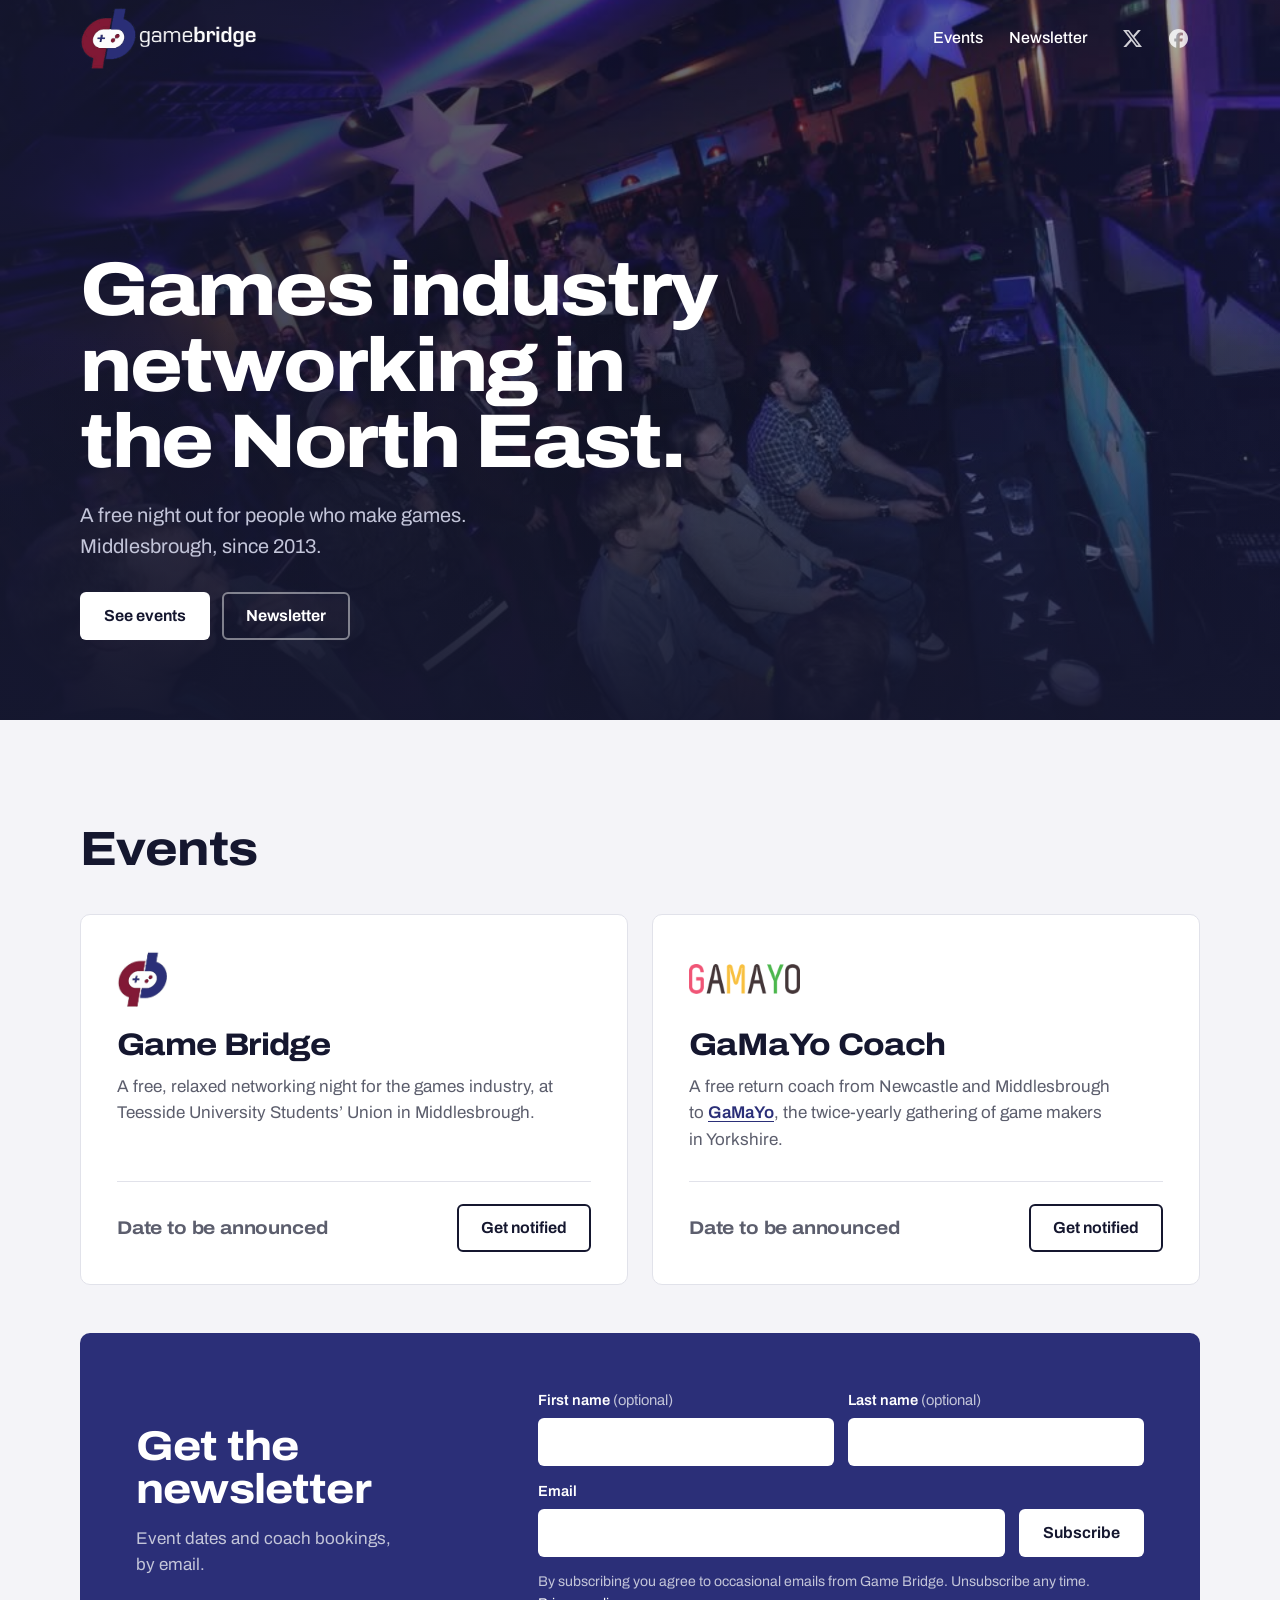
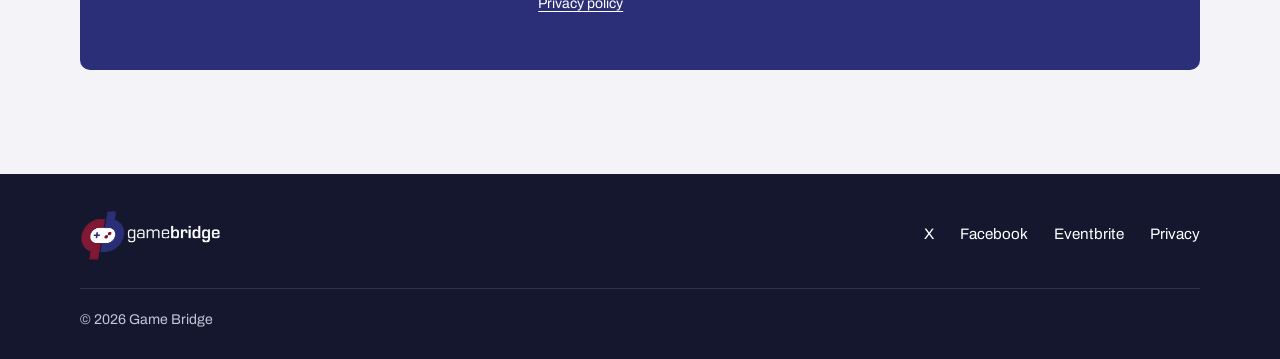
==== commit 510537c1: "Fix the signup fallback and cookie wording, tone down the styling The newsletter form now posts to M" ====
--- a/index.html
+++ b/index.html
@@ -3,7 +3,7 @@
 <head>
   <meta charset="utf-8">
   <meta name="viewport" content="width=device-width, initial-scale=1">
-  <meta http-equiv="Content-Security-Policy" content="default-src 'self'; script-src 'self' https://*.list-manage.com; style-src 'self'; img-src 'self' data:; font-src 'self'; connect-src 'self'; form-action 'self' https://*.list-manage.com; base-uri 'self'; object-src 'none'; frame-src 'none'; upgrade-insecure-requests">
+  <meta http-equiv="Content-Security-Policy" content="default-src 'self'; script-src 'self' https://facebook.us8.list-manage.com; style-src 'self'; img-src 'self' data:; font-src 'self'; connect-src 'self'; form-action 'self' https://*.list-manage.com; base-uri 'self'; object-src 'none'; frame-src 'none'; upgrade-insecure-requests">
   <meta name="referrer" content="strict-origin-when-cross-origin">
   <title>Game Bridge | Games industry networking in the North East</title>
   <meta name="description" content="Game Bridge is a free games industry networking night in Middlesbrough, plus a free coach to GaMaYo. Running in the North East of England since 2013.">
@@ -118,16 +118,17 @@
         <div class="newsletter-card">
           <div class="newsletter-copy">
             <h2 id="newsletter-title">Get the newsletter</h2>
-            <p>Event dates and coach bookings, straight to your inbox.</p>
+            <p>Event dates and coach bookings, by email.</p>
           </div>
-          <form class="signup" data-signup novalidate>
+          <!-- Posts to Mailchimp's own page if script.js doesn't run; with it, signup happens in place. -->
+          <form class="signup" data-signup action="https://facebook.us8.list-manage.com/subscribe/post?u=bdd7c4345598779e1ee9fa563&amp;id=2137a1345b&amp;f_id=00b3c5e2f0" method="post" target="_blank" rel="noopener">
             <div class="signup-row signup-names">
               <div class="field">
-                <label for="fname">First name</label>
+                <label for="fname">First name <span class="optional">(optional)</span></label>
                 <input id="fname" name="FNAME" type="text" autocomplete="given-name">
               </div>
               <div class="field">
-                <label for="lname">Last name</label>
+                <label for="lname">Last name <span class="optional">(optional)</span></label>
                 <input id="lname" name="LNAME" type="text" autocomplete="family-name">
               </div>
             </div>
@@ -139,9 +140,11 @@
               <button class="btn btn-light" type="submit">Subscribe</button>
             </div>
             <p class="field-error" id="email-error" hidden></p>
-            <!-- Mailchimp bot trap: real people never fill this in -->
-            <div class="hp" aria-hidden="true"><input type="text" name="hp" tabindex="-1" autocomplete="off"></div>
-            <p class="form-message" data-form-message role="status" hidden></p>
+            <!-- The audience's "Email" marketing permission; the consent line below covers it -->
+            <input type="hidden" name="gdpr[3953]" value="Y">
+            <!-- Mailchimp's bot trap, named b_<u>_<id>: real people never fill this in -->
+            <div class="hp" aria-hidden="true"><input type="text" name="b_bdd7c4345598779e1ee9fa563_2137a1345b" tabindex="-1" autocomplete="off" value=""></div>
+            <div role="status"><p class="form-message" data-form-message hidden></p></div>
             <p class="consent">By subscribing you agree to occasional emails from Game Bridge. Unsubscribe any time. <a href="privacy.html">Privacy policy</a></p>
           </form>
         </div>
--- a/styles.css
+++ b/styles.css
@@ -41,8 +41,8 @@
 
   --wrap: 1120px;
   --gutter: 20px;
-  --radius: 12px;
-  --radius-lg: 24px;
+  --radius: 6px;
+  --radius-lg: 10px;
   --header-h: 68px;
 }
 
@@ -122,9 +122,9 @@
   align-items: center;
   justify-content: center;
   min-height: 48px;
-  padding: 0 24px;
+  padding: 0 22px;
   border: 2px solid transparent;
-  border-radius: 999px;
+  border-radius: var(--radius);
   font: 650 1rem/1 var(--font);
   text-decoration: none;
   white-space: nowrap;
@@ -137,8 +137,8 @@
 .btn-primary { background: var(--berry); color: #fff; }
 .btn-primary:hover { background: var(--berry-dark); }
 
-.btn-outline { border-color: var(--line); background: var(--bg); color: var(--ink); }
-.btn-outline:hover { border-color: var(--ink); }
+.btn-outline { border-color: var(--ink); background: var(--bg); color: var(--ink); }
+.btn-outline:hover { background: var(--ink); color: #fff; }
 
 .btn-light { background: #fff; color: var(--ink); }
 .btn-light:hover { background: #e6e7f2; }
@@ -160,16 +160,11 @@
   position: absolute;
   inset: 0 0 auto;
   z-index: 20;
-  transition: background-color 0.2s, box-shadow 0.2s;
+  transition: background-color 0.2s;
 }
 /* script.js pins the header, then marks it once the page has scrolled. */
 .site-header.is-fixed { position: fixed; }
-.site-header.is-stuck {
-  background: rgb(21 23 47 / 94%);
-  box-shadow: 0 1px 0 rgb(255 255 255 / 8%);
-  -webkit-backdrop-filter: blur(14px) saturate(140%);
-  backdrop-filter: blur(14px) saturate(140%);
-}
+.site-header.is-stuck { background: var(--ink); }
 .header-inner {
   display: flex;
   align-items: center;
@@ -177,23 +172,24 @@
   gap: 16px;
   height: var(--header-h);
 }
+.brand { min-width: 0; }
 .brand img { width: 150px; }
 @media (min-width: 720px) { .brand img { width: 176px; } }
 
-.header-nav { display: flex; align-items: center; gap: 2px; }
+.header-nav { display: flex; flex: none; align-items: center; gap: 2px; }
 .nav-link {
   display: none;
-  padding: 10px 14px;
+  padding: 10px 12px;
   border: 0;
-  border-radius: 999px;
+  border-radius: var(--radius);
   background: none;
   color: var(--on-dark);
   font: 500 1rem/1.2 var(--font);
   text-decoration: none;
+  text-underline-offset: 6px;
   cursor: pointer;
-  transition: background-color 0.15s;
-}
-.nav-link:hover { background: rgb(255 255 255 / 12%); }
+}
+.nav-link:hover { text-decoration: underline; }
 @media (min-width: 640px) {
   .nav-link { display: inline-block; }
   .nav-link + .icon-link { margin-left: 8px; }
@@ -206,10 +202,10 @@
   height: 44px;
   border-radius: 50%;
   color: var(--on-dark);
-  opacity: 0.85;
-  transition: opacity 0.15s, background-color 0.15s;
-}
-.icon-link:hover { opacity: 1; background: rgb(255 255 255 / 12%); }
+  opacity: 0.8;
+  transition: opacity 0.15s;
+}
+.icon-link:hover { opacity: 1; }
 .icon-link svg { width: 19px; height: 19px; }
 
 /* ---------- Hero ---------- */
@@ -225,7 +221,7 @@
   color: var(--on-dark);
 }
 @media (min-width: 720px) {
-  .hero { min-height: min(92svh, 820px); padding-bottom: 88px; }
+  .hero { min-height: min(88svh, 720px); padding-bottom: 80px; }
 }
 
 .hero-photo {
@@ -256,29 +252,12 @@
 
 /* The soonest confirmed date. Hidden until script.js finds one. */
 .hero-next {
-  display: inline-flex;
-  flex-wrap: wrap;
-  align-items: center;
-  gap: 2px 10px;
-  margin: 0 0 22px;
-  padding: 8px 16px 8px 14px;
-  border: 1px solid rgb(255 255 255 / 24%);
-  border-radius: 22px;
-  background: rgb(255 255 255 / 10%);
-  -webkit-backdrop-filter: blur(8px);
-  backdrop-filter: blur(8px);
-  font-size: 0.95rem;
+  margin: 0 0 16px;
+  font-size: 1.05rem;
   line-height: 1.35;
-}
-.hero-next::before {
-  content: "";
-  width: 8px;
-  height: 8px;
-  border-radius: 50%;
-  background: var(--pink);
-}
-.hero-next strong { font-weight: 650; }
-.hero-next span { color: var(--on-dark-muted); }
+  color: var(--on-dark-muted);
+}
+.hero-next strong { font-weight: 650; color: var(--on-dark); }
 
 .hero h1 {
   max-width: 13ch;
@@ -302,19 +281,10 @@
   margin-top: 30px;
 }
 
-@media (prefers-reduced-motion: no-preference) {
-  .hero-inner > * { animation: rise 0.6s cubic-bezier(0.2, 0.7, 0.2, 1) both; }
-  .hero-inner > h1 { animation-delay: 0.05s; }
-  .hero-inner > .lede { animation-delay: 0.1s; }
-  .hero-inner > .hero-actions { animation-delay: 0.15s; }
-}
-@keyframes rise {
-  from { opacity: 0; transform: translateY(14px); }
-}
-
 /* ---------- Events ---------- */
 
-.events { padding: 64px 0 0; }
+/* The margin keeps the heading clear of the fixed header after a jump to #events. */
+.events { padding: 64px 0 0; scroll-margin-top: 16px; }
 @media (min-width: 720px) { .events { padding: 104px 0 0; } }
 
 .section-title {
@@ -336,14 +306,9 @@
   border: 1px solid var(--line);
   border-radius: var(--radius-lg);
   background: var(--bg);
-  box-shadow: 0 1px 2px rgb(21 23 47 / 4%);
   scroll-margin-top: calc(var(--header-h) + 20px);
-  transition: transform 0.2s, box-shadow 0.2s;
 }
 @media (min-width: 720px) { .event { padding: 36px 36px 32px; } }
-@media (hover: hover) {
-  .event:hover { transform: translateY(-3px); box-shadow: 0 22px 44px -24px rgb(21 23 47 / 32%); }
-}
 
 /* Both logos sit in the same slot so the two headings line up. */
 .event-logo { display: flex; align-items: center; height: 56px; margin-bottom: 22px; }
@@ -378,19 +343,17 @@
 /* ---------- Newsletter ---------- */
 
 .newsletter {
-  padding: 20px 0 64px;
+  padding: 32px 0 64px;
   scroll-margin-top: var(--header-h);
 }
-@media (min-width: 720px) { .newsletter { padding: 24px 0 104px; } }
+@media (min-width: 720px) { .newsletter { padding: 48px 0 104px; } }
 
 .newsletter-card {
   display: grid;
   gap: 28px;
   padding: 36px 24px;
   border-radius: var(--radius-lg);
-  background:
-    radial-gradient(110% 150% at 100% 0%, rgb(129 24 54 / 62%) 0%, rgb(129 24 54 / 0%) 58%),
-    var(--navy);
+  background: var(--navy);
   color: var(--on-dark);
 }
 @media (min-width: 720px) { .newsletter-card { padding: 56px; } }
@@ -418,6 +381,7 @@
   font-weight: 600;
   font-size: 0.92rem;
 }
+.optional { font-weight: 400; color: var(--on-dark-muted); }
 .field input {
   width: 100%;
   min-height: 48px;
@@ -442,8 +406,8 @@
 .form-message {
   margin: 14px 0 0;
   padding: 12px 16px;
-  border-left: 3px solid var(--on-dark-muted);
-  border-radius: 0 var(--radius) var(--radius) 0;
+  border: 1px solid var(--on-dark-muted);
+  border-radius: var(--radius);
   background: rgb(0 0 0 / 18%);
 }
 .form-message.is-ok { border-color: #7fd6a8; }
@@ -518,8 +482,7 @@
   height: auto;
   max-width: calc(100vw - 24px);
   max-height: calc(100dvh - 148px);
-  border-radius: 8px;
-  box-shadow: 0 30px 80px -30px #000;
+  border-radius: 4px;
 }
 @media (min-width: 720px) {
   .lightbox-img { max-width: calc(100vw - 184px); max-height: calc(100dvh - 128px); }
@@ -580,6 +543,8 @@
   top: 0;
   background: var(--ink);
 }
+/* Only two links here, so they fit beside the logo on a phone too. */
+.page .nav-link { display: inline-block; }
 
 .page-main { padding: 56px 0 80px; }
 @media (min-width: 720px) { .page-main { padding: 80px 0 104px; } }
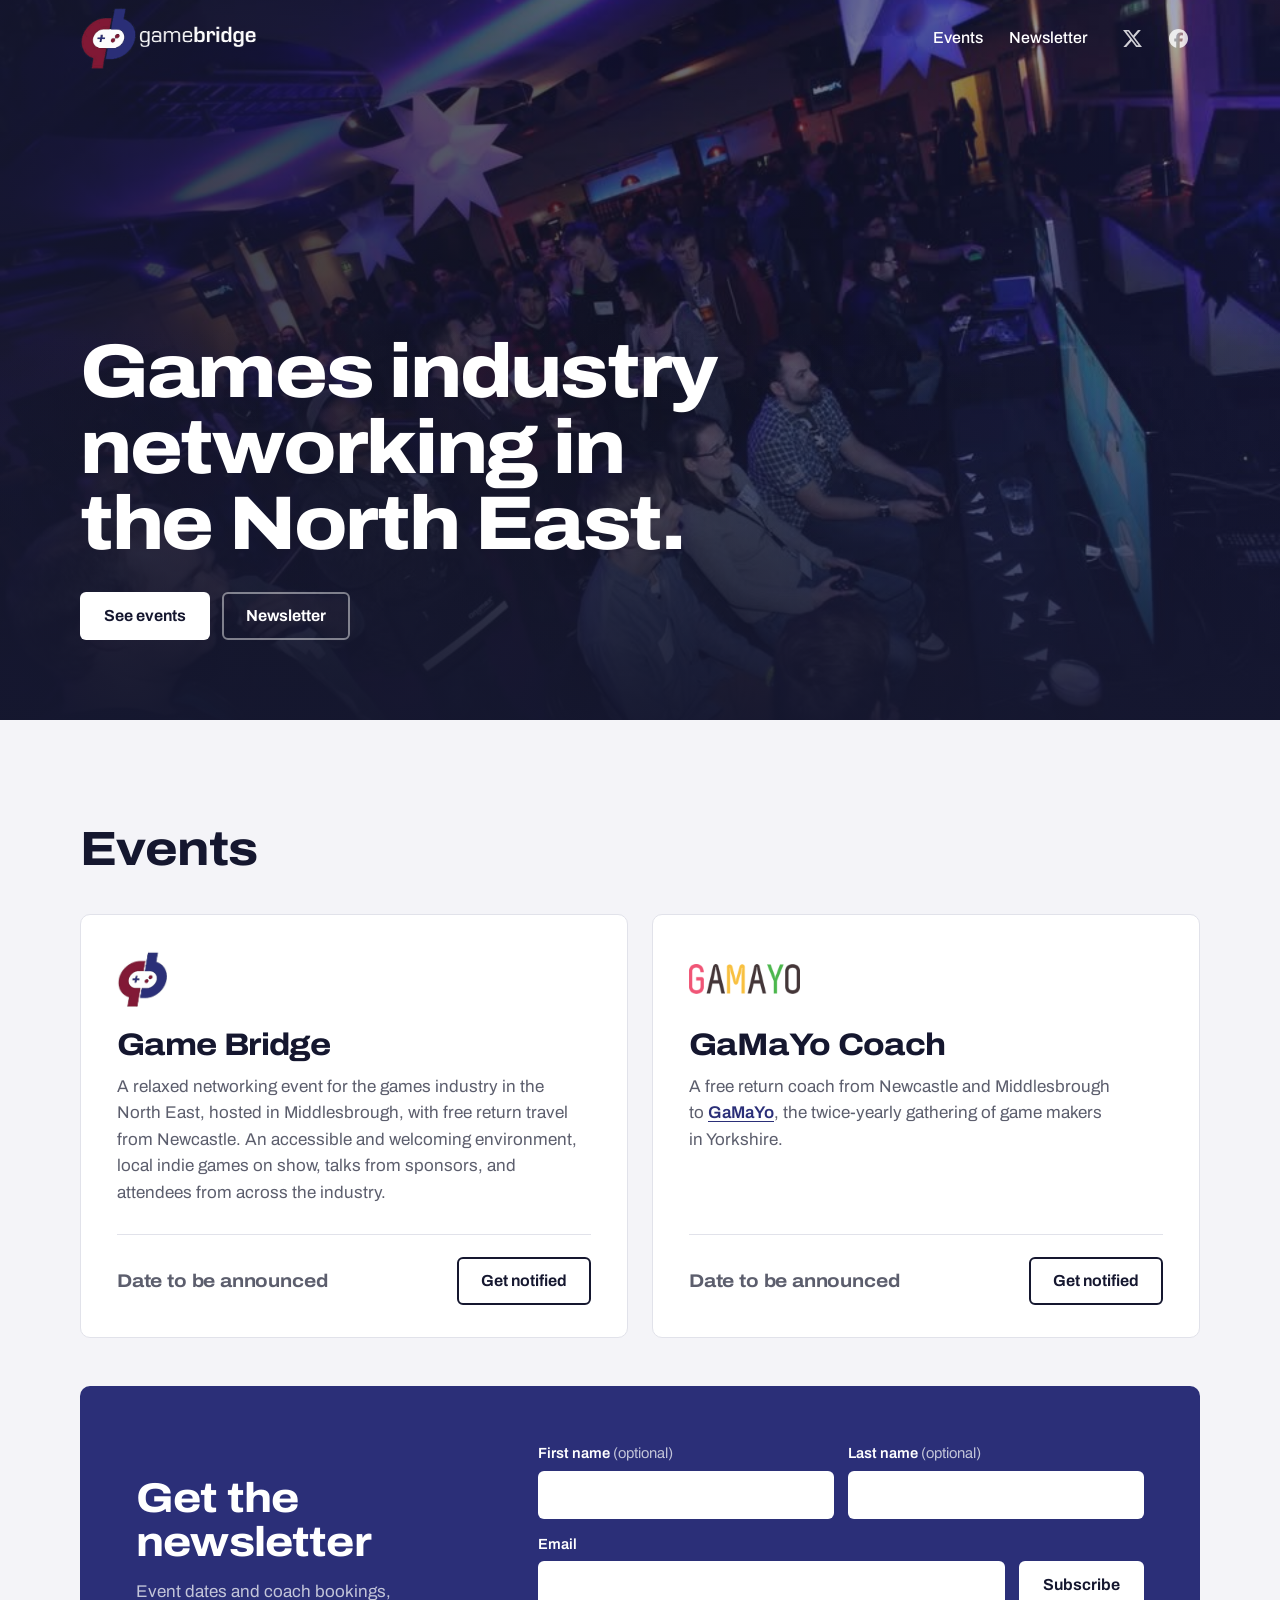
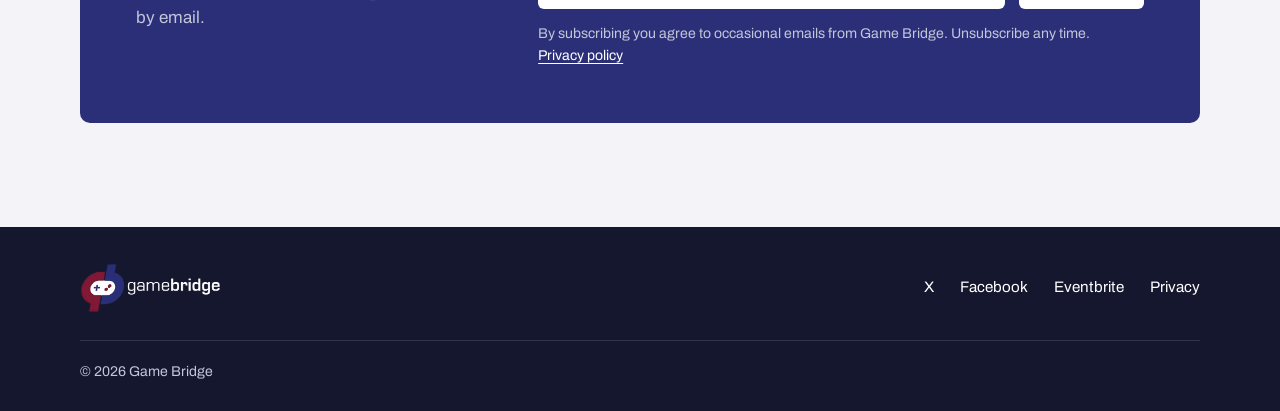
==== commit 2342ea8c: "Apply feedback: new Game Bridge copy, drop the hero line, add the GaMaYo Coach date" ====
--- a/index.html
+++ b/index.html
@@ -76,7 +76,6 @@
         <!-- Filled by script.js with the soonest confirmed date -->
         <p class="hero-next" data-hero-next hidden></p>
         <h1 id="hero-title">Games industry networking in the North&nbsp;East.</h1>
-        <p class="lede">A free night out for people who make games. Middlesbrough, since 2013.</p>
         <div class="hero-actions">
           <a class="btn btn-light" data-hero-cta href="#events">See events</a>
           <button class="btn btn-outline-light" type="button" data-gallery-open hidden>Gallery</button>
@@ -93,7 +92,7 @@
           <article class="event" id="game-bridge" data-event="gameBridge">
             <div class="event-logo"><img class="event-logo-gb" src="assets/img/gb-mark.png" alt="" width="115" height="128"></div>
             <h3>Game Bridge</h3>
-            <p class="event-summary">A free, relaxed networking night for the games industry, at Teesside University Students&rsquo; Union in Middlesbrough.</p>
+            <p class="event-summary">A relaxed networking event for the games industry in the North East, hosted in Middlesbrough, with free return travel from Newcastle. An accessible and welcoming environment, local indie games on show, talks from sponsors, and attendees from across the industry.</p>
             <div class="event-foot">
               <p class="event-date" data-date>Date to be announced</p>
               <a class="btn btn-primary" data-tickets href="https://www.eventbrite.co.uk/o/game-bridge-4494242007" rel="noopener">Get tickets</a>
--- a/styles.css
+++ b/styles.css
@@ -267,13 +267,6 @@
   letter-spacing: -0.03em;
 }
 
-.lede {
-  max-width: 44ch;
-  margin: 20px 0 0;
-  font-size: clamp(1.08rem, 1.6vw, 1.25rem);
-  color: var(--on-dark-muted);
-}
-
 .hero-actions {
   display: flex;
   flex-wrap: wrap;
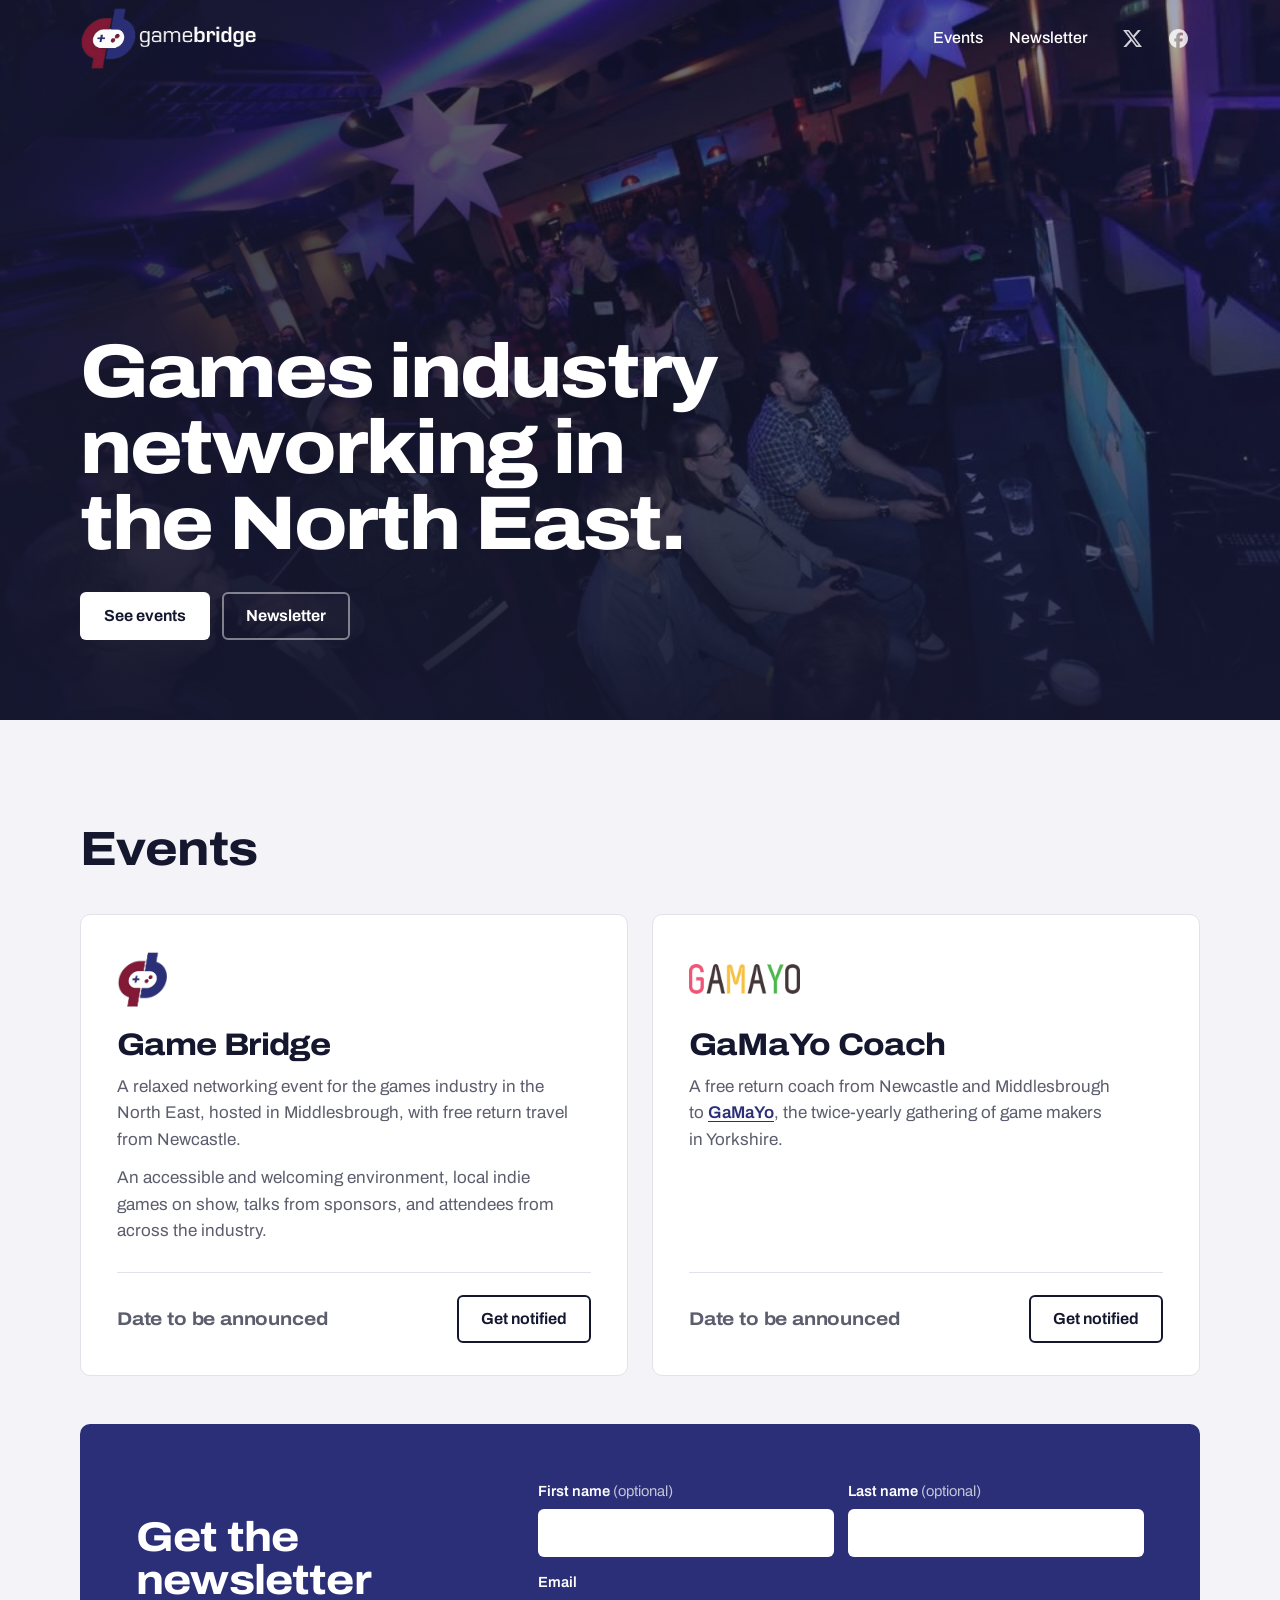
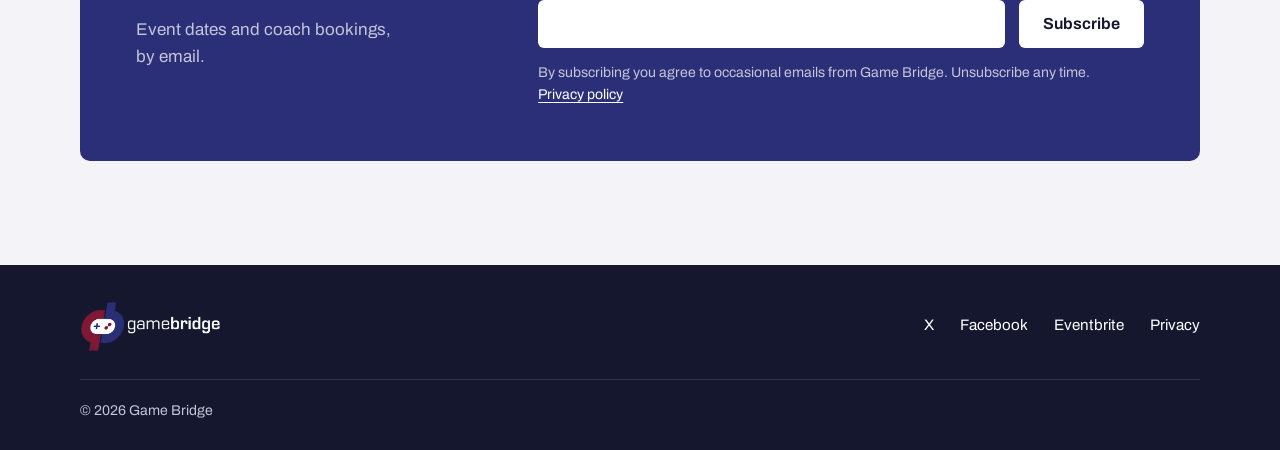
==== commit 8fa892c4: "Apply feedback: split the Game Bridge copy, Get tickets on both cards, level the card dividers" ====
--- a/index.html
+++ b/index.html
@@ -92,7 +92,10 @@
           <article class="event" id="game-bridge" data-event="gameBridge">
             <div class="event-logo"><img class="event-logo-gb" src="assets/img/gb-mark.png" alt="" width="115" height="128"></div>
             <h3>Game Bridge</h3>
-            <p class="event-summary">A relaxed networking event for the games industry in the North East, hosted in Middlesbrough, with free return travel from Newcastle. An accessible and welcoming environment, local indie games on show, talks from sponsors, and attendees from across the industry.</p>
+            <div class="event-summary">
+              <p>A relaxed networking event for the games industry in the North East, hosted in Middlesbrough, with free return travel from Newcastle.</p>
+              <p>An accessible and welcoming environment, local indie games on show, talks from sponsors, and attendees from across the industry.</p>
+            </div>
             <div class="event-foot">
               <p class="event-date" data-date>Date to be announced</p>
               <a class="btn btn-primary" data-tickets href="https://www.eventbrite.co.uk/o/game-bridge-4494242007" rel="noopener">Get tickets</a>
@@ -102,7 +105,9 @@
           <article class="event" id="gamayo-coach" data-event="gamayoCoach">
             <div class="event-logo"><img class="event-logo-gamayo" src="assets/img/gamayo-logo.png" alt="" width="296" height="80"></div>
             <h3>GaMaYo Coach</h3>
-            <p class="event-summary">A free return coach from Newcastle and Middlesbrough to <a class="text-link" href="https://gamayo.co.uk/" rel="noopener">GaMaYo</a>, the twice-yearly gathering of game makers in Yorkshire.</p>
+            <div class="event-summary">
+              <p>A free return coach from Newcastle and Middlesbrough to <a class="text-link" href="https://gamayo.co.uk/" rel="noopener">GaMaYo</a>, the twice-yearly gathering of game makers in Yorkshire.</p>
+            </div>
             <div class="event-foot">
               <p class="event-date" data-date>Date to be announced</p>
               <a class="btn btn-primary" data-tickets href="https://www.eventbrite.co.uk/o/game-bridge-4494242007" rel="noopener">Get tickets</a>
--- a/styles.css
+++ b/styles.css
@@ -287,9 +287,10 @@
 }
 @media (min-width: 720px) { .section-title { margin-bottom: 40px; } }
 
-.event-grid { display: grid; gap: 20px; }
+/* Stacked, both cards take the height of the taller one. */
+.event-grid { display: grid; gap: 20px; grid-auto-rows: 1fr; }
 @media (min-width: 820px) {
-  .event-grid { grid-template-columns: 1fr 1fr; gap: 24px; }
+  .event-grid { grid-template-columns: 1fr 1fr; gap: 24px; grid-auto-rows: auto; }
 }
 
 .event {
@@ -310,8 +311,10 @@
 
 .event h3 { font-size: clamp(1.6rem, 3vw, 1.95rem); color: var(--ink); }
 .event-summary { max-width: 46ch; margin: 12px 0 28px; color: var(--muted); }
-
-/* The date and the ticket button are all a card carries below its one line of copy. */
+.event-summary p { margin: 0; }
+.event-summary p + p { margin-top: 12px; }
+
+/* The date and the ticket button are all a card carries below its copy. */
 .event-foot {
   display: flex;
   flex-wrap: wrap;
@@ -332,6 +335,15 @@
   color: var(--muted);
 }
 .is-confirmed .event-date { font-size: clamp(1.25rem, 2.2vw, 1.45rem); font-weight: 750; color: var(--berry); }
+
+/* Side by side, the cards share one set of rows (logo, heading, copy, foot), so each part is
+   the same height in both and the two divider lines sit level however much copy a card has. */
+@supports (grid-template-rows: subgrid) {
+  @media (min-width: 820px) {
+    .event { display: grid; grid-template-rows: subgrid; grid-row: span 4; row-gap: 0; }
+    .event-foot { margin-top: 0; }
+  }
+}
 
 /* ---------- Newsletter ---------- */
 
